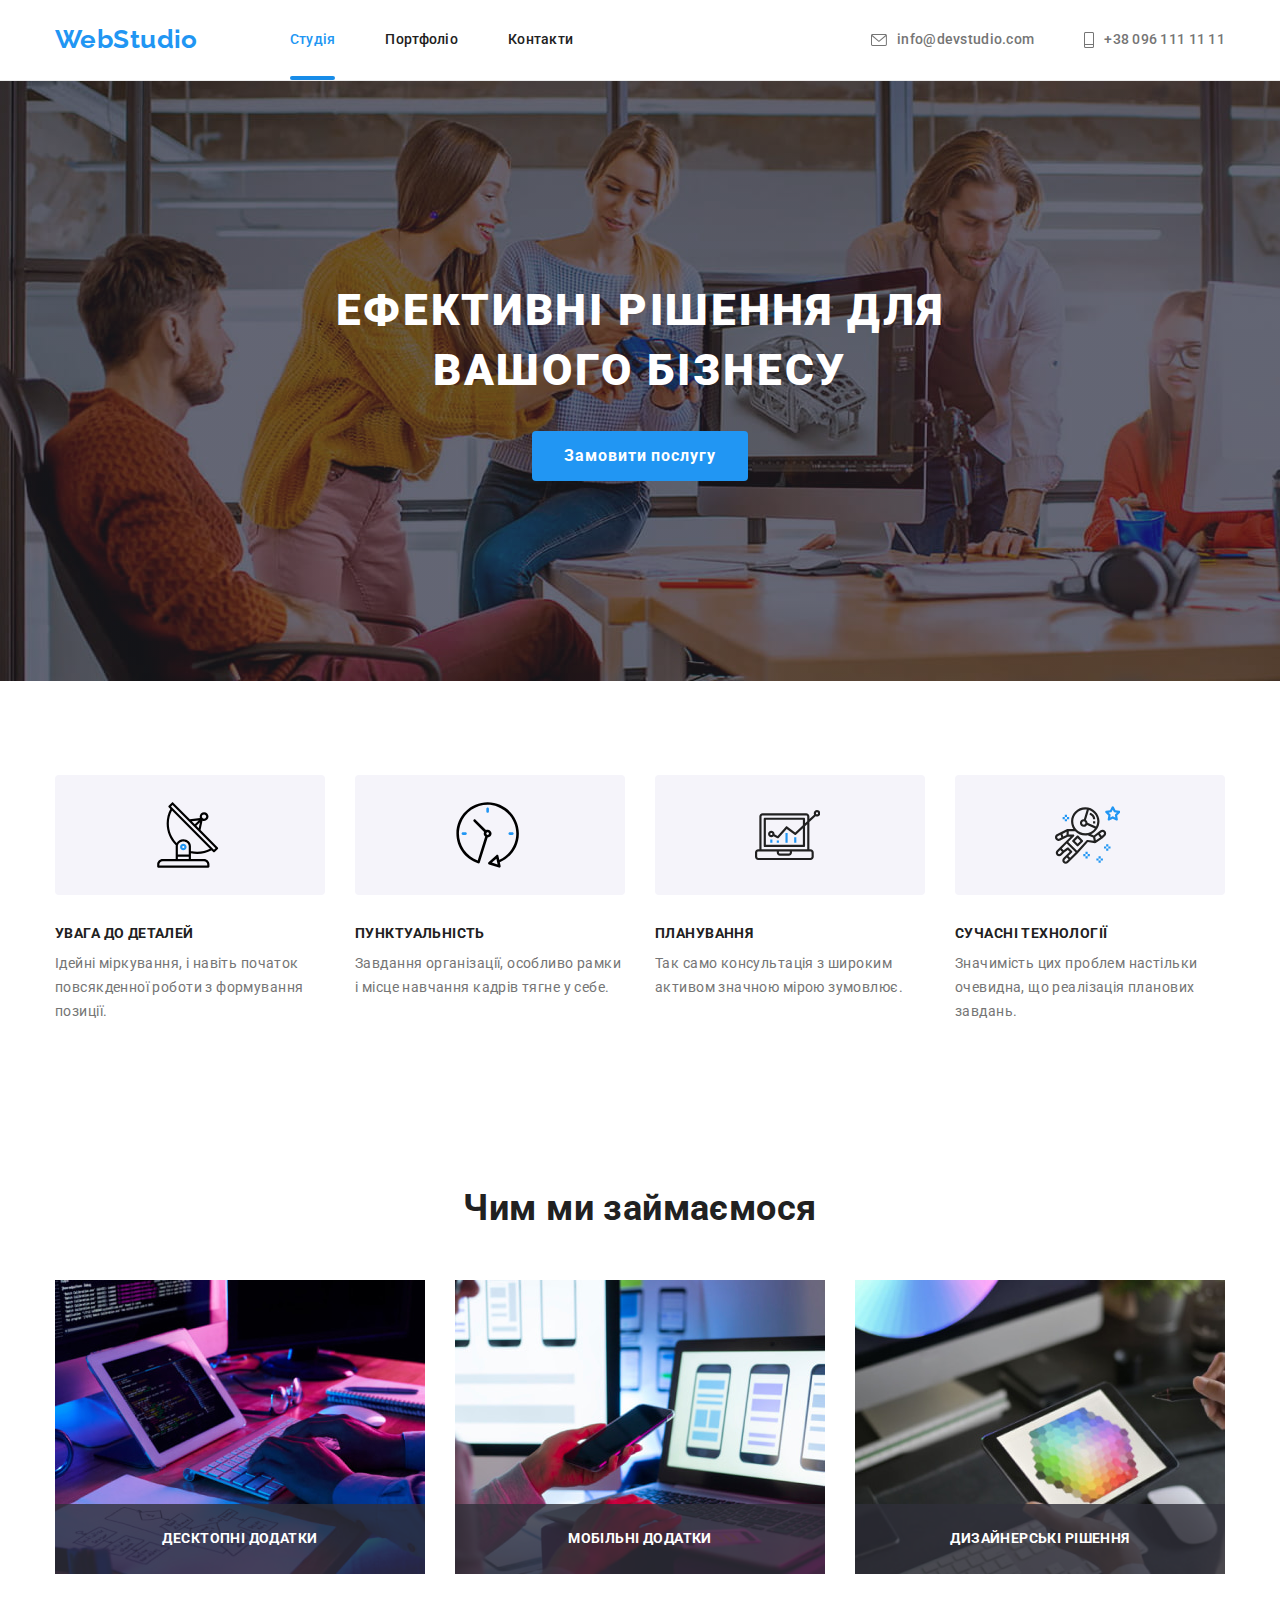
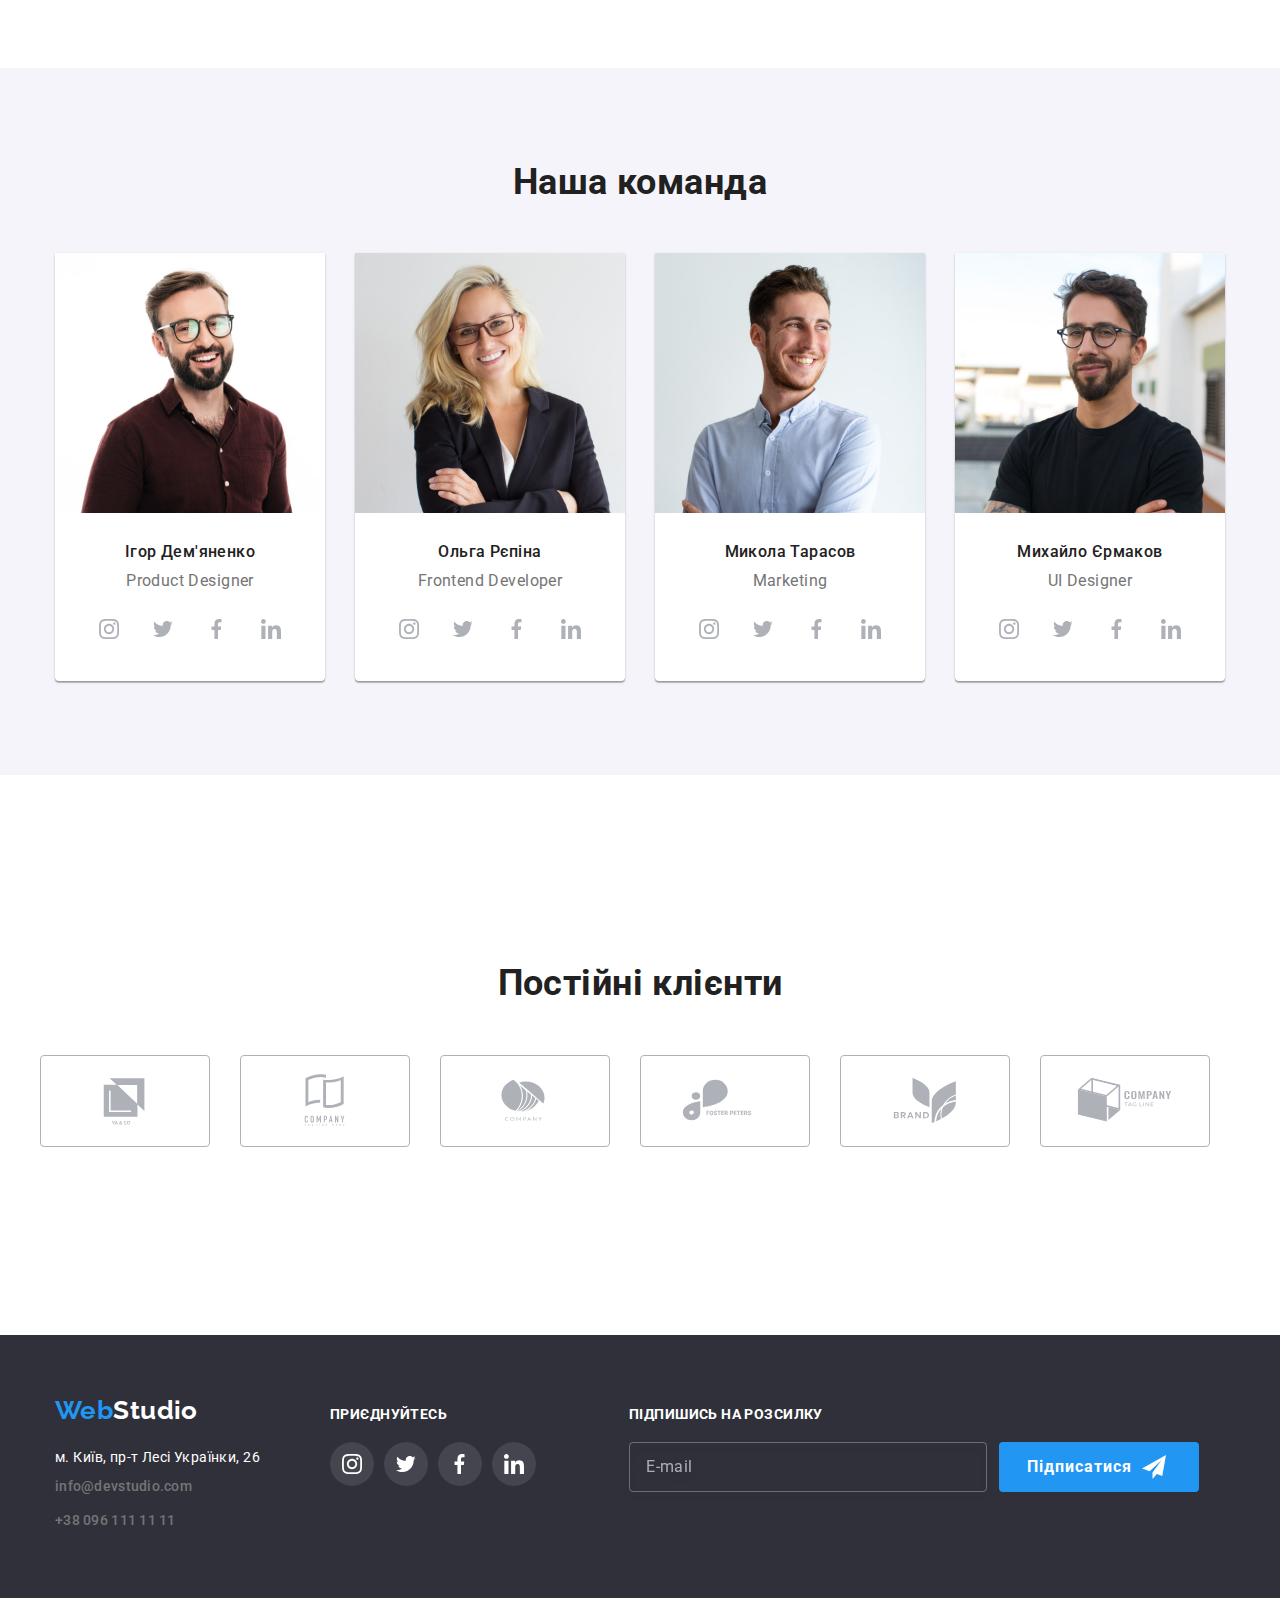
==== index.html @ 8a1f1a22 "git commit git push" ====
<!DOCTYPE html>
<html lang="uk-UA">
  <head>
    <meta charset="UTF-8" />
    <meta name="viewport" content="width=device-width, initial-scale=1.0" />
     <title>Document</title>
        <link rel="stylesheet" href="https://cdnjs.cloudflare.com/ajax/libs/modern-normalize/1.1.0/modern-normalize.min.css">
        <link rel="stylesheet" href="./style-css/style-css.css"/>
        <link rel="preconnect" href="https://fonts.googleapis.com">
        <link rel="preconnect" href="https://fonts.gstatic.com" crossorigin>
<link href="https://fonts.googleapis.com/css2?family=Raleway:wght@700&family=Roboto:wght@400;500;700;900&display=swap" rel="stylesheet">
   
  </head>
  <body>

<!--HEADER-->

    <header class="header">
      <div class="container header__container">
       <nav class="navigation">
       <a href="index.html" class="link logo">Web<span class="logo__text-black">Studio</a>

        <ul class="list navigation__list">
          <li class="navigation__item"><a href="index.html" class="link navigation__link current">Студія</a></li>
          <li class="navigation__item"><a href="./portfolio.html" class="link navigation__link">Портфоліо</a></li>
          <li class="navigation__item"> <a href="" class="link navigation__link">Контакти</a></li>
         </ul> </nav>
                
      <ul class="list contacts">
        <li class="contacts__item"><a href="mailto:info@devstudio.com" class="link contacts__link"> 
          <svg height="12" width="16" class="contacts__icon"> 
            <use href="./images/svg-img.svg#icon-mail"> </use>    
          </svg> info@devstudio.com</a></li>
        <li class="contacts__item"><a href="tel:+380961111111" class="link contacts__link"> 
          <svg height="16" width="10" class="contacts__icon"> 
          <use href="./images/svg-img.svg#icon-tel" > </use>
        </svg> +38 096 111 11 11</a></li>
      </ul>
      </div>
     </header>

    <main>
      <!--SECTION-HERO-->
      <section class="hero">
       <div class="container">
                <h1 class="hero__title">Ефективні рішення для вашого бізнесу</h1>
        <button data-modal-open type="button" class="button hero__button">Замовити послугу</button>
       </div>
       </section>
      

<!--SECTION-FEATURE-->

      <section class="section feature">
         <div class="container">
        <h2 class="feature__title-hidden">наші особливості</h2>
        <ul class="list feature__list">
          <li class="feature__item">
            <div class="feature__ikon">
            <svg Width=65.32 Height=70> 
              <use href="./images/svg-img.svg#icon-antenna"> </use> </svg></div>
            <h3 class="feature__title">увага до деталей</h3>
            <p class="feature__paragraph">
              Ідейні міркування, і навіть початок повсякденної роботи з
              формування позиції.
            </p>
          </li>
          <li class="feature__item">
              <div class="feature__ikon"> 
                <svg Width=65.32 Height=70> 
              <use href="./images/svg-img.svg#icon-clock"> </use> </svg> </div>
            <h3 class="feature__title">пунктуальність</h3>
            <p class="feature__paragraph">
              Завдання організації, особливо рамки 
              і місце навчання кадрів тягне у себе.
            </p>
          </li>
          <li class="feature__item">
              <div class="feature__ikon">
            <svg Width=65.32 Height=70> 
              <use href="./images/svg-img.svg#icon-lap-top"></use> </svg>
            </div>
            <h3 class="feature__title">планування</h3>
            <p class="feature__paragraph">
              Так само консультація з широким активом значною мірою зумовлює.
            </p>
          </li>
          <li class="feature__item">
              <div class="feature__ikon">
            <svg Width=65.32 Height=70> 
              <use href="./images/svg-img.svg#icon-astronaut" 
              > </use> </svg></div>
            <h3 class="feature__title">сучасні технології</h3>
            <p class="feature__paragraph">
              Значимість цих проблем настільки очевидна, що реалізація планових
              завдань.
            </p>
          </li>
        </ul>
        </div>
        </section>

<!--SECTION-WHAT-WE-DO-->
        
          <section class="section what-we-do">
             <div class="container"> 
             <h2 class="what-we-do__title">Чим ми займаємося</h2>
        <ul class="list what-we-do__list">
          <li>
            <div class="overlay">
               <img
              src="images/work-process-1.jpg"
              alt="Процес розробки"
              width="370"
            />
            <p class="overlay__title">десктопні додатки</p>
            </div>
          </li>
           
          <li>
            <div class="overlay">
            <img
              src="images/work-process-2.jpg"
              alt="Процес роботи з макетом мобыльного застосунку"
              width="370"/>
              <p class="overlay__title">мобільні додатки</p>
              </div>
              </li>
          <li>
             <div class="overlay">
             <img
              src="images/work-process-3.jpg"
              alt="Процес створення дизайну сайту"
              width="370"/>
              <p class="overlay__title">дизайнерські рішення</p>
              </div>
          </li>
        </ul>
        </div>
       </section>

<!--SECTION TEAM-->

      <section class="section team">
        <div class="container"> 
         <h2 class="team__title">Наша команда</h2>
        <ul class="list team__list">
          <li class="team__item">
            <img src="images/ihor.jpg" alt="Ігор Дем'яненко" width="270"/>
            <div class="team__description"><h3 class="team__name">Ігор Дем'яненко</h3>
            <p class="team__position">Product Designer</p>
        
            <ul class="list social__list">
              <li class="social__item"><a href="http://" target="_blank" rel="noopener noreferrer" class="social__link"><svg class="social__icon" height="20" width="20">
                <use href="./images/svg-img.svg#icon-instagram"></use>
              </svg></a></li>
              <li class="social__item"><a href="http://" target="_blank" rel="noopener noreferrer" class="social__link"><svg class="social__icon" height="20" width="20">
                <use href="./images/svg-img.svg#icon-twiter"></use>
              </svg></a></li>
              <li class="social__item"><a href="http://" target="_blank" rel="noopener noreferrer" class="social__link"><svg class="social__icon" height="20" width="20">
                <use href="./images/svg-img.svg#icon-facebook"></use>
              </svg></a></li>
              <li class="social__item"><a href="http://" target="_blank" rel="noopener noreferrer" class="social__link"><svg class="social__icon" height="20" width="20">
                <use href="./images/svg-img.svg#icon-linkedin"></use>
              </svg></a></li>
            </ul>
            </div>
         
          <li class="team__item">
            <img src="images/olga.jpg" alt="Ольга Рєпіна" width="270" />
            <div class="team__description"><h3 class="team__name">Ольга Рєпіна</h3>
            <p class="team__position">Frontend Developer</p>
              <ul class="list social__list">
              <li class="social__item"><a href="http://" target="_blank" rel="noopener noreferrer" class="social__link"><svg class="social__icon" height="20" width="20">
                <use href="./images/svg-img.svg#icon-instagram"></use>
              </svg></a></li>
              <li class= "social__item"><a href="http://" target="_blank" rel="noopener noreferrer" class="social__link"><svg class="social__icon" height="20" width="20">
                <use href="./images/svg-img.svg#icon-twiter"></use>
              </svg></a></li>
              <li class="social__item"><a href="http://" target="_blank" rel="noopener noreferrer" class="social__link"><svg class="social__icon" height="20" width="20">
                <use href="./images/svg-img.svg#icon-facebook"></use>
              </svg></a></li>
              <li class="social__item"><a href="http://" target="_blank" rel="noopener noreferrer" class="social__link"><svg class="social__icon" height="20" width="20">
                <use href="./images/svg-img.svg#icon-linkedin"></use>
              </svg></a></li>
            </ul>
            </div>
          </li>
          <li class="team__item">
            <img src="images/mikola.jpg" alt="Микола Тарасов" width="270" />
            <div class="team__description"><h3 class="team__name">Микола Тарасов</h3>
            <p class="team__position">Marketing</p>
              <ul class="list social__list">
              <li class="social__item"><a href="http://" target="_blank" rel="noopener noreferrer" class="social__link"><svg class="social__icon" height="20" width="20">
                <use href="./images/svg-img.svg#icon-instagram"></use>
              </svg></a></li>
              <li class="social__item"><a href="http://" target="_blank" rel="noopener noreferrer" class="social__link"><svg class="social__icon" height="20" width="20">
                <use href="./images/svg-img.svg#icon-twiter"></use>
              </svg></a></li>
              <li class="social__item"><a href="http://" target="_blank" rel="noopener noreferrer" class="social__link"><svg class="social__icon" height="20" width="20">
                <use href="./images/svg-img.svg#icon-facebook"></use>
              </svg></a></li>
              <li class="social__item"><a href="http://" target="_blank" rel="noopener noreferrer" class="social__link"><svg class="social__icon" height="20" width="20">
                <use href="./images/svg-img.svg#icon-linkedin"></use>
              </svg></a></li>
            </ul>
            </div>
          </li>
          <li class="team__item">
            <img src="images/mihailo.jpg" alt="Михайло Єрмаков" width="270" />
            <div class="team__description"><h3 class="team__name">Михайло Єрмаков</h3>
            <p class="team__position">UI Designer</p>
              <ul class="list social__list">
              <li class="social__item"><a href="http://" target="_blank" rel="noopener noreferrer" class="social__link"><svg class="social__icon" height="20" width="20">
                <use href="./images/svg-img.svg#icon-instagram"></use>
              </svg></a></li>
              <li class="social__item"><a href="http://" target="_blank" rel="noopener noreferrer" class="social__link"><svg class="social__icon" height="20" width="20">
                <use href="./images/svg-img.svg#icon-twiter"></use>
              </svg></a></li>
              <li class="social__item"><a href="http://" target="_blank" rel="noopener noreferrer" class="social__link"><svg class="social__icon" height="20" width="20">
                <use href="./images/svg-img.svg#icon-facebook"></use>
              </svg></a></li>
              <li class="social__item"><a href="http://" target="_blank" rel="noopener noreferrer" class="social__link"><svg class="social__icon" height="20" width="20">
                <use href="./images/svg-img.svg#icon-linkedin"></use>
              </svg></a></li>
            </ul>
            </div>
          </li>
        </ul>
      </div>
      </section>

    <!-------SECTION-CLIENT------->

<section class="section">
<div class="container client"> 
<h2 class="title__client">Постійні клієнти</h2>
<ul class="list client__list">
  <li class="list-item client__item">
    <a href="" class="link client__link">
      <svg class="icon__client">
        <use href="./images/svg-img.svg#icon-client-1" target="_blank" rel="noopener noreferrer" width="106" height="60"></use>
      </svg>
    </a>
  </li>
  <li class="list-item client__item">
    <a href="" class="link client__link">
      <svg class="icon__client">
        <use href="./images/svg-img.svg#icon-client-2" target="_blank" rel="noopener noreferrer" width="106" height="60"></use>
      </svg>
    </a>
  </li>
  <li class="list-item client__item">
    <a href="" class="link client__link">
      <svg class="icon__client">
        <use href="./images/svg-img.svg#icon-client-3" target="_blank" rel="noopener noreferrer" width="106" height="60"></use>
      </svg>
    </a>
  <li class="list-item client__item">
    <a href="" class="link client__link">
      <svg class="icon__client">
        <use href="./images/svg-img.svg#icon-client-4" target="_blank" rel="noopener noreferrer" width="106" height="60"></use>
      </svg>
    </a>
  </li>
  <li class="list-item client__item">
    <a href="" class="link client__link">
      <svg class="icon__client">
        <use href="./images/svg-img.svg#icon-client-5" target="_blank" rel="noopener noreferrer" width="106" height="60"></use>
      </svg>
    </a>
  </li>
  <li class="list-item client__item">
    <a href="" class="link client__link">
      <svg class="icon__client">
        <use href="./images/svg-img.svg#icon-client-6" target="_blank" rel="noopener noreferrer" width="106" height="60"></use>
      </svg>
    </a>
  </li>
</ul>
  </div>
</section>


    <!--FOOTER-->

    
      <footer class="footer">
        <div class="container">
      <div class="footer-container">
        <div>
        <a href="./index.html " class="link logo">Web<span class="logo__text-white">Studio</span></a>
        <address class="address">
         <ul class="list address__list">
          <li class="address__item">
            <a href="https://goo.gl/maps/CPtrU1FHBa2aNyZL9" target="_blank"
              rel="noopener noreferrer nofollow"
              class="link address__link-white" >м. Київ, пр-т Лесі Українки, 26</a>
          </li>
          <li class="address__item"><a href="mailto:info@devstudio.com" class="link address__link">info@devstudio.com</a></li>
          <li class="address__item"><a href="tel:+380961111111" class="link address__link">+38 096 111 11 11</a></li>
        </ul>
        </address>
        </div>
        <div class="footer__list">
        <p class="footer__list-title">приєднуйтесь</p>
          <ul class="list social__list">
              <li class="social__item"><a href="http://" target="_blank" rel="noopener noreferrer" class="social__link"><svg class="social__icon" height="20" width="20">
                <use href="./images/svg-img.svg#icon-instagram"></use>
              </svg></a></li>
              <li class="social__item"><a href="http://" target="_blank" rel="noopener noreferrer" class="social__link"><svg class="social__icon" height="20" width="20">
                <use href="./images/svg-img.svg#icon-twiter"></use>
              </svg></a></li>
              <li class="social__item"><a href="http://" target="_blank" rel="noopener noreferrer" class="social__link"><svg class="social__icon" height="20" width="20">
                <use href="./images/svg-img.svg#icon-facebook"></use>
              </svg></a></li>
              <li class="social__item"><a href="http://" target="_blank" rel="noopener noreferrer" class="social__link"><svg class="social__icon" height="20" width="20">
                <use href="./images/svg-img.svg#icon-linkedin"></use>
              </svg></a></li>
            </ul>
          </div>
          <div class="footer-form">  
            <form >
              <span class="footer-form__title">підпишись на розсилку</span>
             <label class="footer-form__label">
                
<input type="email" name="email" placeholder="E-mail" class="footer-form__input" required>
<button type="submit" class="button footer-form__button">Підписатися <svg heigt="24" width="24" class="footer__icon"> 
  <use href="./images/svg-img.svg#icon-send"></use>
</svg>
</button> 
</label>
 </form>
</div>  
</div>
    </footer>
 
<!----------BACKDROP--------->
    <div data-modal class="backdrop is-hidden">
      <div class="modal">
        <button data-modal-close type="button" class="modal-close">
          <svg class="modal-close-icon" height="18" width="18">
            <use href="./images/svg-img.svg#icon-modal"></use>
          </svg>
         </button>
<form class="form">
  <p class="form-text">Залиште свої дані, ми вам передзвонимо</p>
  <ul class="list form-list">
    <li class="form-list-item">
<label class="label"> <span class="label-name">Ім'я</span>
  <div class="input-container">
  <input type="text" name="name" class="form-input" required> <svg height="18" width="18" class="form-icon"> <use href="./images/svg-img.svg#icon-form-name"></use></svg> 
</div>
</label>
</li>
<li class="form-list-item">
<label class="label"> <span class="label-name">Телефон </span>
  <div class="input-container">
   <input type="tel" name="tel" class="form-input" required>  <svg height="18" width="18" class="form-icon"> <use href="./images/svg-img.svg#icon-form-tel"></use></svg> 
  </div>
  </label>
</li>
<li class="form-list-item">
  <label class="label"> <span class="label-name">Пошта</span>
    <div class="input-container">
    <input type="email" name="email" class="form-input"> <svg height="18" width="18" class="form-icon"> <use href="./images/svg-img.svg#icon-form-email"></use></svg> 
  </div>  
  </label>
  </li>
  </ul>
    <label class="label label-feadback"> <span class="label-name">Коментар</span>
      <textarea  name="feadback" id="" cols="30" rows="10" class="feadback form-input" placeholder="Введіть текст"></textarea>
    </label>
    <div class="agreement-container">
    <label class="agreement"> 
    <input type="checkbox" name="agreement" value="agree" class="checkbox"> 
    <span class="agreement-checkbox"></span> 
    <span class="agreement-text"> Погоджуюся з розсилкою та приймаю <a href="" class="agreement-link">Умови договору</a> </span>
  </label>
</div>
     <button type="submit" class="button hero__button"> Відправити</button>
       
</form>
    </div>
    </div>
    <script src="./js/modal.js"></script>
  </body>
</html>
---- style-css/style-css.css ----
:root {
  --main-text-color: #757575;
  --main-title-color: #212121;
  --accent-color: #2196f3;
  --dark-background-color: #2f303a;
  --main-background-color: #ffffff;
  --feature-background-color: #f5f5f5;
  --dark-text-color: #000000;
  --white-text-color:#ffffff;
  --portfolio-buttons-color: #f5f4fa;
  --active-main-color: #188ce8;
  --img-border-color: #eeeeee;
  --header-line-color: #ececec;
  --hover-animation:cubic-bezier(0.4, 0, 0.2, 1);
  
}

html {
  box-sizing: border-box;
}

*,
*::before,
*::after {
  box-sizing: inherit;
}

body {
  font-family: "Roboto", sans-serif;
  letter-spacing: 0.03em;
  background-color: var(--main-background-color);
  color: var(--main-text-color);
  font-size: 14px;
  margin: 0;
}

p,
h1,
h2,
h3,
h4,
h5,
h6 {
  margin: 0;
}

address {
  font-style: normal;
  padding: 0;
  margin: 0;
}

img {
  display: block;
  max-width: 100%;
  height: auto;
}

.link {
  text-decoration: none;
}

.list {
  list-style: none;
  padding: 0;
  margin: 0;
}

.button {
  border: none;
  margin: 0;
  cursor: pointer;
  border-radius: 4px;
  display: block;
  font-family: "Roboto", sans-serif;
  font-weight: 700;
  font-size: 16px;
  align-items: center;
  letter-spacing: 0.06em;
  line-height: 1.87;
  transition: transform;
  transition-property: all;
  transition-duration: 250ms;
  transition-timing-function: var(--hover-animation);

}

.container {
  width: 1200px;
  margin: 0 auto;
  padding: 0 15px;
}
.section {
  padding-top: 94px;
  padding-bottom: 94px;
}

/*------------HEADER--------------*/
.header {
  border-width: 0 0 1px 0;
  border-color: var(--header-line-color);
  border-style: solid;
}

.header .logo {
  padding-top: 24px;
  padding-bottom: 24px;
  margin-right: 92px;
}

.logo {
  font-family: "Raleway", sans-serif;
  font-style: normal;
  font-weight: 700;
  font-size: 26px;
  line-height: 1.19;
  display: inline-block;
  color: var(--accent-color);
}

.header-logo {
  color: var(--dark-text-color);
}

.header__container,
.navigation,
.navigation__list
 {
  display: flex;
}

.navigation__list .navigation__item:last-child {
  margin-right: 0;
}

.navigation__item {
  margin-right: 50px;
}

.navigation__link {
  position: relative;
  font-family: "Roboto", sans-serif;
  font-weight: 500;
  line-height: 1.14;
  letter-spacing: 0.02em;
  color: var(--main-title-color);
  display: block;
  padding-top: 32px;
  padding-bottom: 32px;
  transition-property: color;
  transition-duration: 250ms;
  transition-timing-function: var(--hover-animation);
}

.navigation__link:hover,
.navigation__link:focus {
  color: var(--accent-color);
}

.current {
  color: var(--accent-color);
  position: relative;
}

.current::before {
  content: "";
  position: absolute;
  width: 100%;
  height: 4px;
  background-color: var(--active-main-color);
  border-radius: 2px;
  bottom: 0;
}

.contacts__link {
  display: flex;
  align-items: center;
  font-family: "Roboto";
  font-style: normal;
  font-weight: 500;
  line-height: 1.14;
  letter-spacing: 0.02em;
  color: var(--main-text-color);
  padding-top: 32px;
  padding-bottom: 32px;
  transition-property: color;
  transition-duration: 250ms;
  transition-timing-function: var(--hover-animation);
}

.contacts__link:hover,
.contacts__link:focus {
  color: var(--accent-color);
}

.contacts {
  display: flex;
  margin-left: auto;
}

.contacts__item:first-child {
  margin-right: 50px;
}

.contacts__icon {
  margin-right: 10px;
  fill: currentColor;
}

.contacts__link:hover .contacts__icon,
.contacts__link:focus .contacts__icon {
  fill: var(--accent-color);
}

/*----------------HERO-------------------*/

.hero {
  text-align: center;
  padding-top: 200px;
  padding-bottom: 200px;
  background: var(--dark-background-color);
  background-image: linear-gradient(
    rgba(47, 48, 58, 0.4),
    rgba(47, 48, 58, 0.4)
  ),
  url(../images/background-img.jpg);
max-width: 1600px;
height: 600px;
background-repeat: no-repeat;
background-size: cover;
margin-left: auto;
margin-right: auto;
}

.hero__title {
  font-family: "Roboto";
  font-weight: 900;
  font-size: 44px;
  text-transform: uppercase;
  margin: 0 auto;
  line-height: 1.36;
  letter-spacing: 0.06em;
  width: 696px;
  color: var(--white-text-color);
}

.hero__button {
  margin: 0 auto;
  padding: 10px 32px;
  min-width: 213px;
  margin-top: 30px;
  background-color: var(--accent-color);
  color: var(--white-text-color);
}

.hero__button:hover,
.hero__button:focus {
  box-shadow: 0px 4px 4px rgba(0, 0, 0, 0.15);
  background-color: var(--active-main-color);
}




/*----------SECTION-FEATURE---------*/

.feature__title-hidden {
  position: absolute;
  white-space: nowrap;
  width: 1px;
  height: 1px;
  overflow: hidden;
  border: 0;
  padding: 0;
  clip: rect(0 0 0 0);
  clip-path: inset(50%);
  margin: -1px;}

.feature__title {
  display: inline-block;
  font-weight: 700;
  line-height: 1.14;
  text-transform: uppercase;
  color: var(--main-title-color);
  font-size: 14px;
  margin-top: 0;
  margin-bottom: 10px;
}

.feature__list {
  display: flex;
}

.feature__list > li:not(:last-child) {
  margin-right: 30px;
}

.feature__ikon {
  padding: 25px 100px;
  width: 270px;
  height: 120px;
  background: #f5f4fa;
  border-radius: 4px;
  margin-bottom: 30px;
}

.feature__paragraph {
  line-height: 1.71;
  margin-top: 0;
  margin-bottom: 0;
  width: 270px;
  height: 48px;
}

.feature__paragraph:nth-child(3n + 1) {
  height: 72px;
}

/*------------SECTION-WHAT-WE-DO------------*/

.section-what_we_do {
  padding-top: 0;
}

.what-we-do__title {
  text-align: center;
  font-weight: 700;
  font-size: 36px;
  line-height: 1.16;
  color: var(--main-title-color);
  margin-bottom: 50px;
}

.what-we-do__list {
  display: flex;
  gap: 30px;
}

.overlay{
  position: relative;
  }

.overlay__title {
  position: absolute;
  display: flex;
  justify-content: center;
  align-items: center;
  bottom: 0;
  width: 100%;
  height: 70px;
  text-transform: uppercase;
  font-weight: 700;
  line-height: 1.14;
  letter-spacing: 0.03em;
  color: var(--white-text-color);
  background-color: rgba(47, 48, 58, 0.8);
  
}

/*------------SECTION-TEAM------------*/

.team {
  background: #f5f4fa;
  padding-top: 94px;
  padding-bottom: 94px;
}

.team__title {
  font-weight: 700;
  font-size: 36px;
  line-height: 1.16;
  text-align: center;
  color: var(--main-title-color);
  margin-top: 0;
  margin-bottom: 50px;
}

.team__list {
  display: flex;
  text-align: center;
  gap: 30px;
}

.team__item {
  box-shadow: 0px 1px 3px rgba(0, 0, 0, 0.12), 0px 1px 1px rgba(0, 0, 0, 0.14),
    0px 2px 1px rgba(0, 0, 0, 0.2);
  border-radius: 0px 0px 4px 4px;
  background-color: var(--main-background-color);
}

.team__name {
  font-weight: 500;
  font-size: 16px;
  line-height: 1.18;
  margin-bottom: 10px;
  color: var(--main-title-color);
}
.team__position {
  font-size: 16px;
  line-height: 1.18;
  margin-bottom: 16px;
}

.team__description {
  padding-top: 30px;
  padding-bottom: 30px;
}


.social__list {
  display: flex;
  justify-content: center;
  gap: 10px;
}

.social__item {
  height: 44px;
  width: 44px;
}

.social__link {
  display: flex;
  align-items: center;
  justify-content: center;
  height: 100%;
  width: 100%;
  border-radius: 50%;
  color: #afb1b8;
  transition-property: background-color, color;
  transition-duration: 250ms;
  transition-timing-function: var(--hover-animation);
}

.social__link:hover,
.social__link:focus {
  background-color: var(--active-main-color);
  color: var(--white-text-color);
}

.social__icon {
  fill: currentColor;
}

/*-----------SECTION-CLIENT-----*/

.client {
  padding: 94px 0;
}

.client__list {
  display: flex;
}

.client__item {
  display: flex;
  margin-right: 30px;
}

.client__link:hover,
.client__link:focus {
  color: var(--active-main-color);
}

.icon__client {
  fill: currentColor;
  width: 106px;
  height: 60px;
}

.client__link {
  display: flex;
  align-items: center;
  justify-content: center;
  width: 170px;
  height: 92px;
  border: 1px solid currentColor;
  border-radius: 4px;
  color: #afb1b8;
  transition-property: color;
  transition-duration: 250ms;
  transition-timing-function: var(--hover-animation);
}

.client__item:last-child {
  margin-right: 0;
}

.title__client {
  font-weight: 700;
  font-size: 36px;
  line-height: 1.16;
  text-align: center;
  color: var(--main-title-color);
  margin-bottom: 50px;
}

/*--------------FOOTER---------*/

.footer {
  display: flex;
  width: 100%;
  padding: 60px 0;
  background-color: var(--dark-background-color);
}

.address__list .address__link {
  padding-top: 0;
  padding-bottom: 9px;
}

.address__link-white {
  line-height: 1.71;
  color: var(--white-text-color);
  transition-property: color;
  transition-duration: 250ms;
  transition-timing-function: var(--hover-animation);
}


.address__link {
  display: flex;
  align-items: center;
  font-family: "Roboto";
  font-style: normal;
  font-weight: 500;
  line-height: 1.14;
  letter-spacing: 0.02em;
  color: var(--main-text-color);
  padding-top: 32px;
  padding-bottom: 32px;
  transition-property: color;
  transition-duration: 250ms;
  transition-timing-function: var(--hover-animation);
}



.address__link:hover,
.address__link:active {
  color: var(--accent-color);
}

.footer .logo {
  margin-bottom: 20px;
}

.logo__text-white {
  color: var(--white-text-color);
}

.address__item:not(:first-child) {
  margin-top: 9px;
}


.footer-container {
  display: flex;
  align-items: baseline;
}

.footer__list-title {
  font-weight: 700;
  font-size: 14px;
  line-height: 16px;
  letter-spacing: 0.03em;
  text-transform: uppercase;
  color: var(--white-text-color);
  margin-bottom: 20px;
}

.footer__list {
  margin-left: 70px;
}

.footer__list .social__link {
  background-color: rgba(255, 255, 255, 0.1);
}

.footer__list .social__link:hover,
.footer__list .social__link:focus {
  background-color: var(--active-main-color);
}

.footer__list .social__icon {
  fill: var(--white-text-color);
}

.footer-form{
display: flex;
margin-left: 93px;
}

.footer-form__label{
display: flex;
}

.footer-form__title{
  display: block;
  font-weight: 700;
  font-size: 14px;
  line-height: 1.16;
  letter-spacing: 0.03em;
  text-transform: uppercase;
  color: var(--white-text-color);
  margin-bottom: 20px;
}

.footer-form__input{
min-width: 358px;
color: var(--white-text-color);
height: 50px;
border: 1px solid rgba(255, 255, 255, 0.3);
filter: drop-shadow(0px 4px 4px rgba(0, 0, 0, 0.15));
border-radius: 4px;
background-color: transparent;
padding-top: 15px;
padding-bottom: 15px;
padding-left: 16px;
}

.footer-form__input:hover,
.footer-form__input:focus{
  border-color: var(--active-main-color);
}


.footer-form__input::placeholder{
  font-size: 16px;
  line-height: 1.25;
  letter-spacing: 0.03em;
  color: rgba(255, 255, 255, 0.6);
}

.footer-form__button{
display: flex;
border: 2px linear transparent;
padding: 10px 28px;
min-width: 200px;
height: 50px;
margin-left: 12px;
background-color: var(--accent-color);
color: var(--white-text-color);
}

.footer_form-button:focus,
.footer_form-button:hover{
  background-color: var(--active-main-color);
  box-shadow: 0px 4px 4px rgba(0, 0, 0, 0.15);
 }

.footer__icon{
margin-left: 10px;
}

/*--------------PORTFOLIO------------*/

.portfolio-section {
  background: var(--main-background-color);
}

.portfolio-buttons {
  display: block;
  background-color: var(--portfolio-buttons-color);
  color: var(--main-title-color);
  border-radius: 4px;
  font-style: inherit;
  font-family: inherit;
  font-weight: 500;
  font-size: 16px;
  line-height: 1.62;
  letter-spacing: inherit;
  cursor: pointer;
  padding: 6px 22px;
  transition: transform;
  transition-property: background-color, color, box-shadow;
  transition-duration: 250ms;
  transition-timing-function: var(--hover-animation);
}

.buttons-list {
  display: flex;
  justify-content: center;
  gap: 8px;
}

.portfolio-buttons:hover,
.portfolio-buttons:focus {
  background-color: var(--accent-color);
  color: var(--white-text-color);
  box-shadow: 0px 3px 1px rgba(0, 0, 0, 0.1), 0px 1px 2px rgba(0, 0, 0, 0.08),
    0px 2px 2px rgba(0, 0, 0, 0.12);
}

.img-list {
  margin-top: 56px;
}

.img-list-item {
  flex-basis: calc((100% - 60px) / 3);
}

.img-list {
  display: flex;
  gap: 30px;
  flex-wrap: wrap;
}

.project-link {
  display: block;
  transition-property: box-shadow;
  transition-duration: 250ms;
  transition-timing-function: var(--hover-animation);
  transition-delay: 0;
}

.project-link:hover,
.project-link:focus {
  box-shadow: 0px 1px 1px rgba(0, 0, 0, 0.12), 0px 4px 4px rgba(0, 0, 0, 0.06),
    1px 4px 6px rgba(0, 0, 0, 0.16);
}

.project-title {
  font-weight: 700;
  font-size: 18px;
  line-height: 2;
  letter-spacing: 0.06em;
  color: var(--main-title-color);
  margin-bottom: 4px;
}

.project-type {
  font-size: 16px;
  line-height: 1.88;
  color: var(--main-text-color);
}

.project-description {
  padding: 20px 24px;
  border: 1px solid var(--img-border-color);
}

.portfolio-overlay {
  position: relative;
  overflow: hidden;
}

.img-list-item:hover .description-overlay{
 transform: translateY(0%); 
}

.description-overlay {
  position: absolute;
  height: 100%;
  top: 0;
  padding: 40px;
  font-size: 18px;
  line-height: 1.56;
  letter-spacing: 0.03em;
  color: #ffffff;
  background-color: rgba(33, 150, 243, 0.9);
  transform: translateY(100%);
  transition: transform;
  transition-duration: 250ms;
  transition-timing-function: var(--hover-animation);
  transition-delay: 0;
  }

  .backdrop{
  width: 100%;
  height: 100%;
  background-color: rgba(0, 0, 0, 0.2);
  position: fixed;
  bottom: 0;
  transition: opacity 250ms var(--hover-animation), visibility 250ms cubic-bezier(0.4, 0, 0.2, 1);
  }

  
  .modal-close{
    position: absolute;
    width: 30px;
    height: 30px;
    right: 8px;
    top: 8px;
    display: flex;
    justify-content: center;
    align-items: center;
    background: var(--main-background-color);
    border-radius: 50%;
    border: 1px solid rgba(0, 0, 0, 0.1);
     cursor: pointer;
  }
 
  .modal-close-icon{
    fill: #000000;
    transition: transform;
    transition-property: fill;
    transition-duration: 250ms;
    transition-timing-function: var(--hover-animation);
  }

  .modal{
    position: absolute;
    width: 528px;
    height: 581px;
    left: 50%;
    top: 50%;
    padding: 40px;
    transform: translate(-50%, -50%) scaleY(1);
    background: var(--main-background-color);
    box-shadow: 0px 1px 3px rgba(0, 0, 0, 0.12), 0px 1px 1px rgba(0, 0, 0, 0.14), 0px 2px 1px rgba(0, 0, 0, 0.2);
    border-radius: 4px;
    transition: transform 250ms var(--hover-animation);
  }

.is-hidden {
opacity: 0;
visibility: hidden;
pointer-events: none;
}

.backdrop.is-hidden .modal {
transform: translate(-50%, -50%) scaleY(0);
}

.form-text{
display: flex;
justify-content: center;
margin-bottom: 12px;
font-weight: 700;
font-size: 20px;
line-height: 1.15;
letter-spacing: 0.03em;
color:  var( --main-title-color);
}

.label{
display: flex;
flex-direction: column;
font-size: 12px;
line-height: 1.16;
letter-spacing: 0.01em;
color: var(--main-text-color);
}

.label-name{
  display: block;
margin-bottom: 4px;
}

.form-input{
position: relative;
width: 100%;
height: 40px;
padding-left: 42px;
border: 1px solid rgba(33, 33, 33, 0.2);
border-radius: 4px;
outline: transparent;
transition: transform;
transition-property: border;
transition-duration: 250ms;
transition-timing-function: var(--hover-animation);}
.label-feadback{
margin-bottom: 20px;
}

.form-list,
.form-list-item{
  margin-bottom: 10px;
}

.form-input:hover,
.form-input:focus,
.form-input:hover ~.form-icon,
.form-input:focus ~.form-icon,
.form-icon:hover,
.form-icon:focus{
cursor: pointer;
border-color: var(--active-main-color);
fill: var(--active-main-color);
}

.modal-close:hover .modal-close-icon,
.modal-close:focus .modal-close-icon{
  fill: var(--active-main-color);
}


.feadback{
  resize: none;
  border: 1px solid rgba(33, 33, 33, 0.2);
  border-radius: 4px;
  padding: 12px 16px;
  width:100%;
  height: 120px;
}

.feadback::placeholder{
  font-size: 12px;
  line-height: 1.16;
  letter-spacing: 0.01em;
  color: rgba(117, 117, 117, 0.5);
}


.feadback:hover,
.feadback:focus{
  cursor: pointer;
  border-color: var(--active-main-color);
}

.agreement{
display: flex;
align-items: center;
margin-left: 9px;
}

.agreement-checkbox{
  display:inline-block;
  position: absolute;
  border: 2px solid var(--main-title-color);
  background-color: transparent;
  width: 16px;
  height: 15px;
  border-radius: 2px;
  background-repeat: no-repeat;
  background-size: cover;
  transition: transform 250ms var(--hover-animation);
  }
  
  .checkbox:checked + .agreement-checkbox{
  border-color: var(--active-main-color);
  background-color: var(--active-main-color);
  background-image: url('../images/icon-checkbox-agree.svg');
  }
  

.agreement-link{
color: var(--accent-color);
text-decoration: underline;
}

.input-container{
position: relative;
}

.form-icon{
position: absolute;
top: 50%;
transform: translateY(-50%);
left: 12px;
transition: transform;
transition-property: fill;
transition-duration: 250ms;
transition-timing-function: var(--hover-animation);}

.checkbox{
appearance: none;
}

.agreement-text{
  margin-left: 24px;
  }
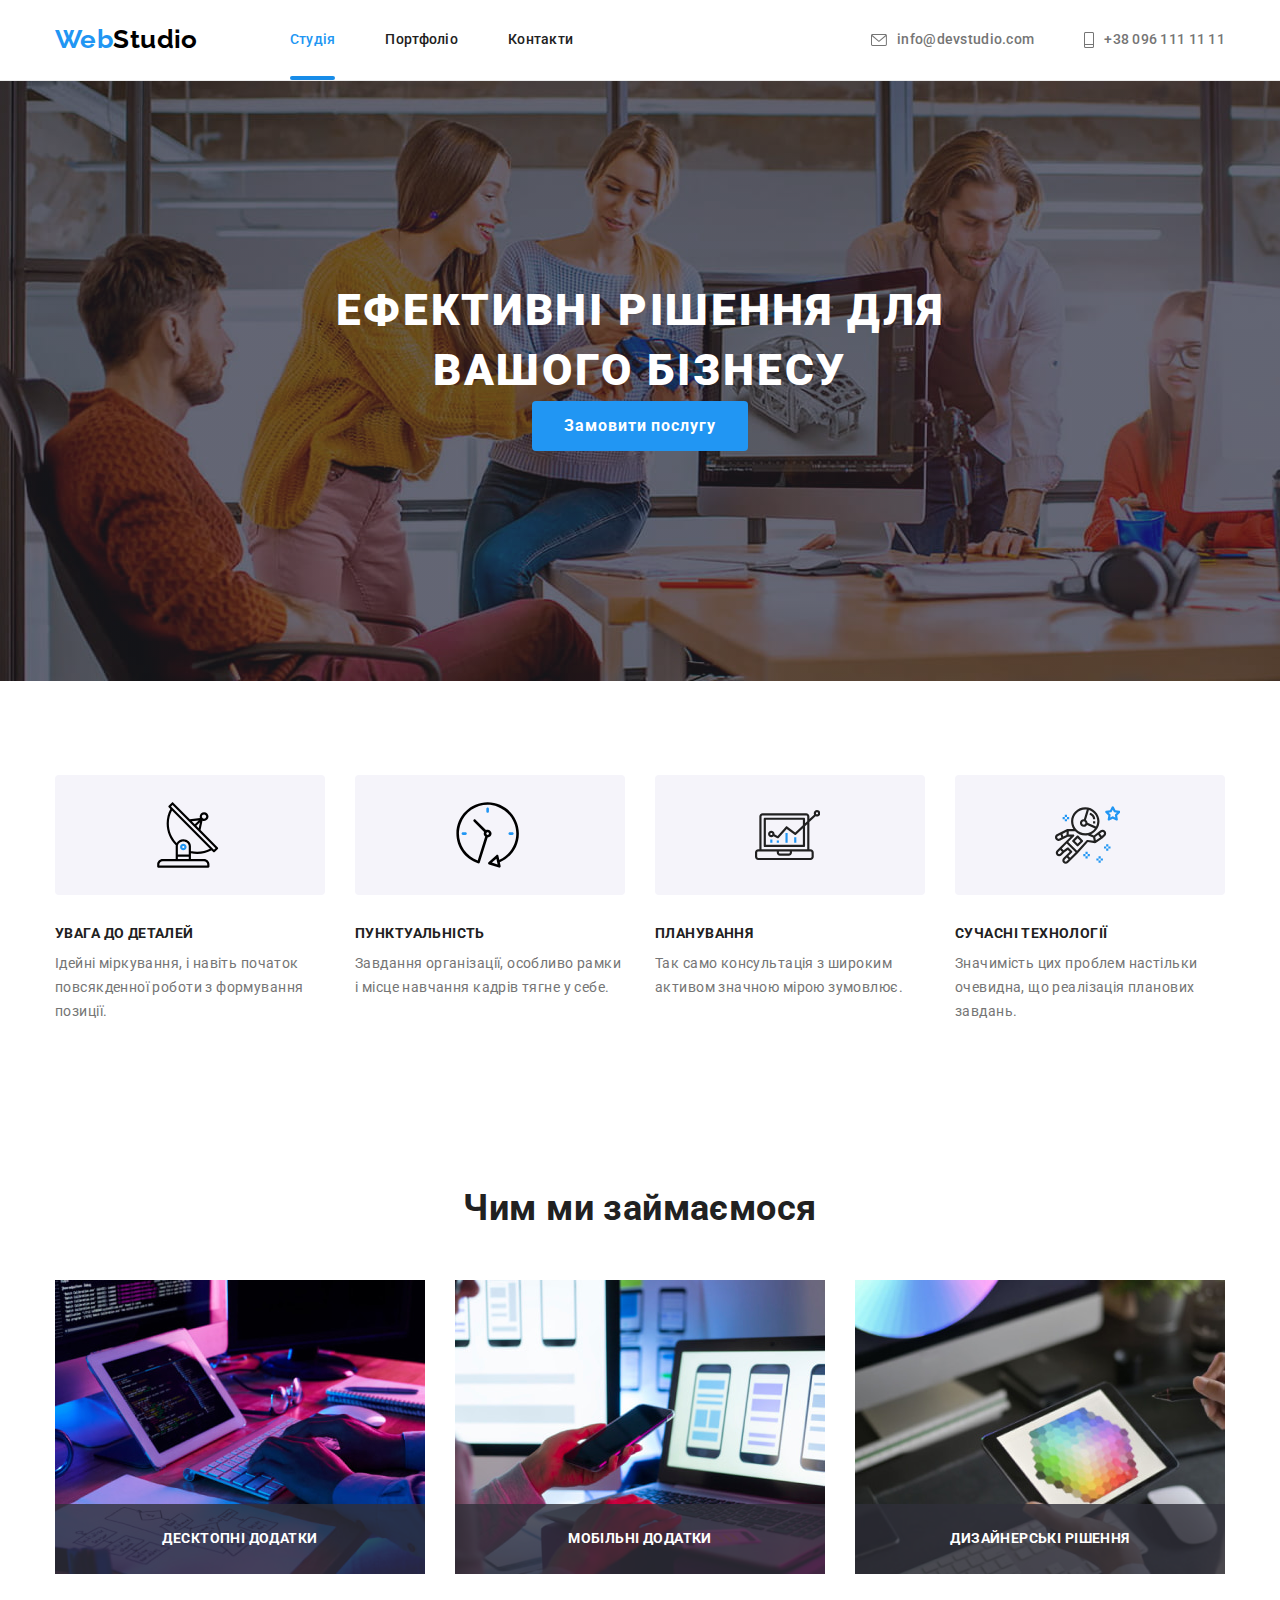
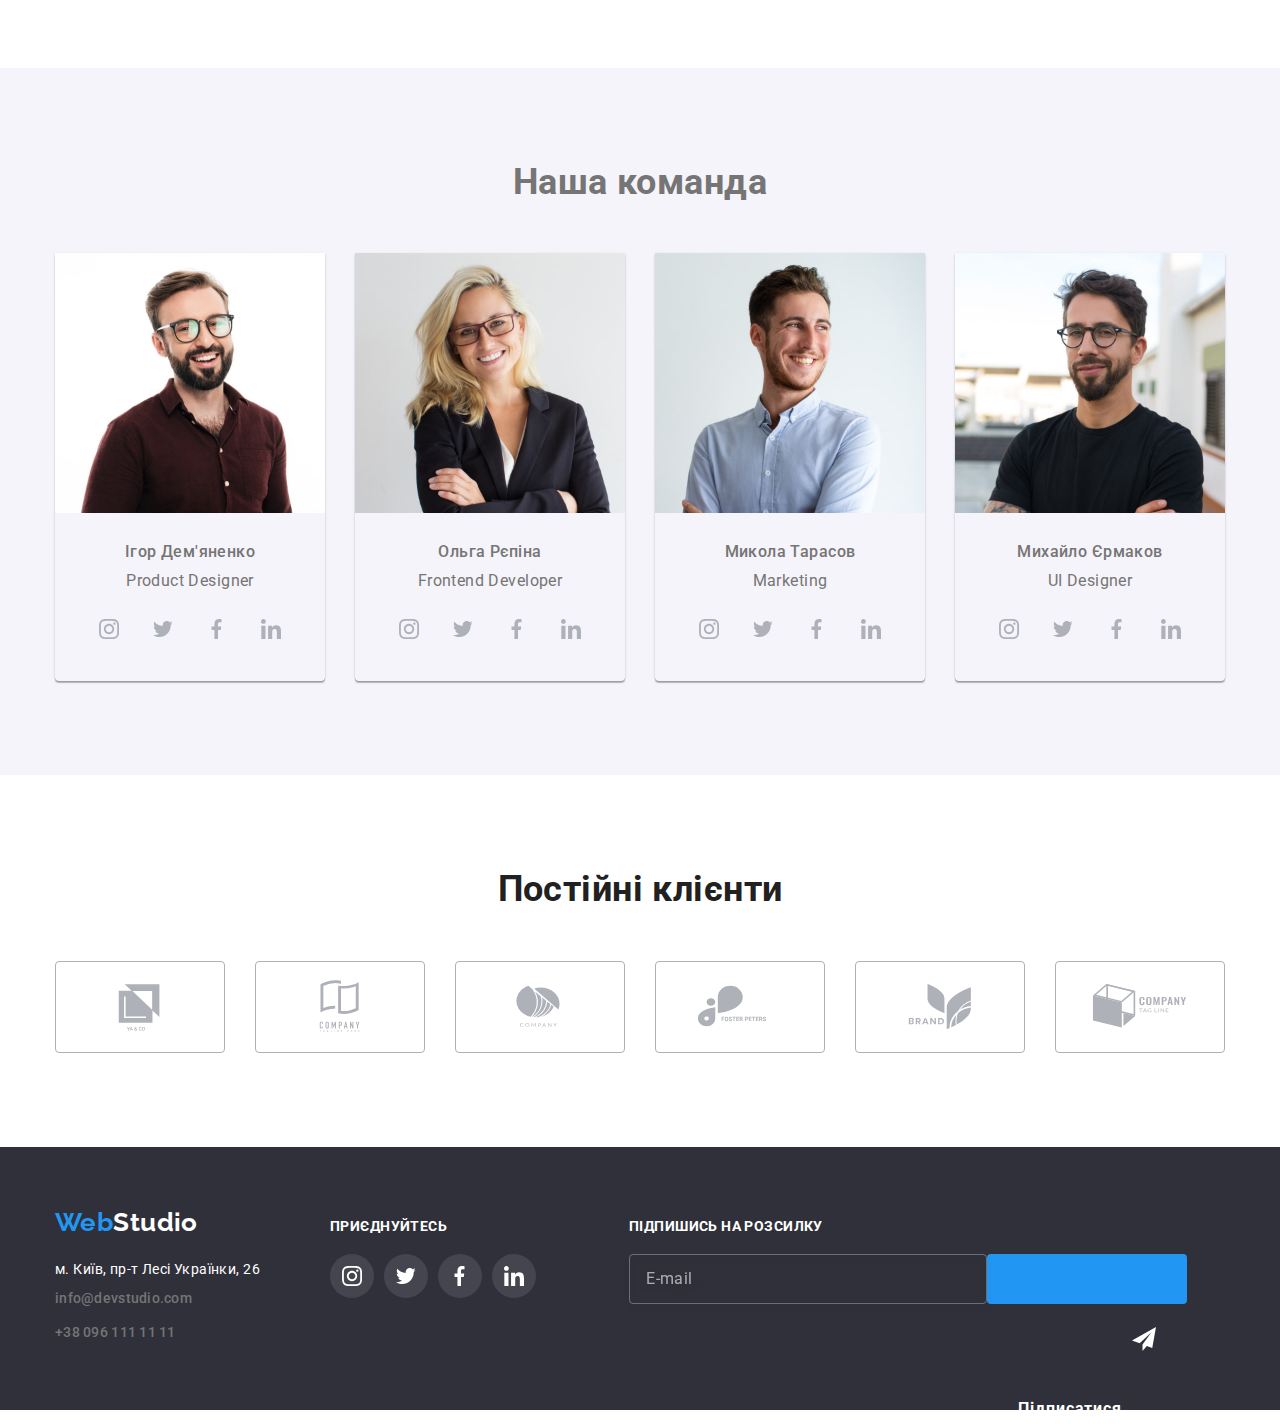
==== commit 2cae55ac: "git_commit git_push" ====
--- a/index.html
+++ b/index.html
@@ -5,7 +5,8 @@
     <meta name="viewport" content="width=device-width, initial-scale=1.0" />
      <title>Document</title>
         <link rel="stylesheet" href="https://cdnjs.cloudflare.com/ajax/libs/modern-normalize/1.1.0/modern-normalize.min.css">
-        <link rel="stylesheet" href="./style-css/style-css.css"/>
+        <!--<link rel="stylesheet" href="./style-css/style-css.css"/>-->
+        <link rel="stylesheet" href="./css/main.css"/>
         <link rel="preconnect" href="https://fonts.googleapis.com">
         <link rel="preconnect" href="https://fonts.gstatic.com" crossorigin>
 <link href="https://fonts.googleapis.com/css2?family=Raleway:wght@700&family=Roboto:wght@400;500;700;900&display=swap" rel="stylesheet">
@@ -18,7 +19,7 @@
     <header class="header">
       <div class="container header__container">
        <nav class="navigation">
-       <a href="index.html" class="link logo">Web<span class="logo__text-black">Studio</a>
+       <a href="index.html" class="link logo">Web<span class="logo__text--black">Studio</a>
 
         <ul class="list navigation__list">
           <li class="navigation__item"><a href="index.html" class="link navigation__link current">Студія</a></li>
@@ -26,7 +27,7 @@
           <li class="navigation__item"> <a href="" class="link navigation__link">Контакти</a></li>
          </ul> </nav>
                 
-      <ul class="list contacts">
+      <ul class="contacts">
         <li class="contacts__item"><a href="mailto:info@devstudio.com" class="link contacts__link"> 
           <svg height="12" width="16" class="contacts__icon"> 
             <use href="./images/svg-img.svg#icon-mail"> </use>    
@@ -53,8 +54,8 @@
 
       <section class="section feature">
          <div class="container">
-        <h2 class="feature__title-hidden">наші особливості</h2>
-        <ul class="list feature__list">
+        <h2 class="feature__title--hidden">наші особливості</h2>
+        <ul class="feature__list">
           <li class="feature__item">
             <div class="feature__ikon">
             <svg Width=65.32 Height=70> 
@@ -105,7 +106,7 @@
           <section class="section what-we-do">
              <div class="container"> 
              <h2 class="what-we-do__title">Чим ми займаємося</h2>
-        <ul class="list what-we-do__list">
+        <ul class="what-we-do__list">
           <li>
             <div class="overlay">
                <img
@@ -144,13 +145,13 @@
       <section class="section team">
         <div class="container"> 
          <h2 class="team__title">Наша команда</h2>
-        <ul class="list team__list">
+        <ul class="team__list">
           <li class="team__item">
             <img src="images/ihor.jpg" alt="Ігор Дем'яненко" width="270"/>
             <div class="team__description"><h3 class="team__name">Ігор Дем'яненко</h3>
             <p class="team__position">Product Designer</p>
         
-            <ul class="list social__list">
+            <ul class="social__list">
               <li class="social__item"><a href="http://" target="_blank" rel="noopener noreferrer" class="social__link"><svg class="social__icon" height="20" width="20">
                 <use href="./images/svg-img.svg#icon-instagram"></use>
               </svg></a></li>
@@ -170,7 +171,7 @@
             <img src="images/olga.jpg" alt="Ольга Рєпіна" width="270" />
             <div class="team__description"><h3 class="team__name">Ольга Рєпіна</h3>
             <p class="team__position">Frontend Developer</p>
-              <ul class="list social__list">
+              <ul class="social__list">
               <li class="social__item"><a href="http://" target="_blank" rel="noopener noreferrer" class="social__link"><svg class="social__icon" height="20" width="20">
                 <use href="./images/svg-img.svg#icon-instagram"></use>
               </svg></a></li>
@@ -190,7 +191,7 @@
             <img src="images/mikola.jpg" alt="Микола Тарасов" width="270" />
             <div class="team__description"><h3 class="team__name">Микола Тарасов</h3>
             <p class="team__position">Marketing</p>
-              <ul class="list social__list">
+              <ul class="social__list">
               <li class="social__item"><a href="http://" target="_blank" rel="noopener noreferrer" class="social__link"><svg class="social__icon" height="20" width="20">
                 <use href="./images/svg-img.svg#icon-instagram"></use>
               </svg></a></li>
@@ -210,7 +211,7 @@
             <img src="images/mihailo.jpg" alt="Михайло Єрмаков" width="270" />
             <div class="team__description"><h3 class="team__name">Михайло Єрмаков</h3>
             <p class="team__position">UI Designer</p>
-              <ul class="list social__list">
+              <ul class="social__list">
               <li class="social__item"><a href="http://" target="_blank" rel="noopener noreferrer" class="social__link"><svg class="social__icon" height="20" width="20">
                 <use href="./images/svg-img.svg#icon-instagram"></use>
               </svg></a></li>
@@ -232,47 +233,47 @@
 
     <!-------SECTION-CLIENT------->
 
-<section class="section">
-<div class="container client"> 
-<h2 class="title__client">Постійні клієнти</h2>
-<ul class="list client__list">
-  <li class="list-item client__item">
-    <a href="" class="link client__link">
-      <svg class="icon__client">
+<section class="section client">
+<div class="container"> 
+<h2 class="client__title">Постійні клієнти</h2>
+<ul class="client__list">
+  <li class="list-item client__item">
+    <a href="" class="client__link">
+      <svg class="client__icon">
         <use href="./images/svg-img.svg#icon-client-1" target="_blank" rel="noopener noreferrer" width="106" height="60"></use>
       </svg>
     </a>
   </li>
   <li class="list-item client__item">
-    <a href="" class="link client__link">
-      <svg class="icon__client">
+    <a href="" class="client__link">
+      <svg class="client__icon">
         <use href="./images/svg-img.svg#icon-client-2" target="_blank" rel="noopener noreferrer" width="106" height="60"></use>
       </svg>
     </a>
   </li>
   <li class="list-item client__item">
-    <a href="" class="link client__link">
-      <svg class="icon__client">
+    <a href="" class="client__link">
+      <svg class="client__icon">
         <use href="./images/svg-img.svg#icon-client-3" target="_blank" rel="noopener noreferrer" width="106" height="60"></use>
       </svg>
     </a>
   <li class="list-item client__item">
-    <a href="" class="link client__link">
-      <svg class="icon__client">
+    <a href="" class="client__link">
+      <svg class="client__icon">
         <use href="./images/svg-img.svg#icon-client-4" target="_blank" rel="noopener noreferrer" width="106" height="60"></use>
       </svg>
     </a>
   </li>
   <li class="list-item client__item">
-    <a href="" class="link client__link">
-      <svg class="icon__client">
+    <a href="" class="client__link">
+      <svg class="client__icon">
         <use href="./images/svg-img.svg#icon-client-5" target="_blank" rel="noopener noreferrer" width="106" height="60"></use>
       </svg>
     </a>
   </li>
   <li class="list-item client__item">
-    <a href="" class="link client__link">
-      <svg class="icon__client">
+    <a href="" class="client__link">
+      <svg class="client__icon">
         <use href="./images/svg-img.svg#icon-client-6" target="_blank" rel="noopener noreferrer" width="106" height="60"></use>
       </svg>
     </a>
@@ -283,57 +284,55 @@
 
 
     <!--FOOTER-->
-
-    
-      <footer class="footer">
-        <div class="container">
-      <div class="footer-container">
-        <div>
-        <a href="./index.html " class="link logo">Web<span class="logo__text-white">Studio</span></a>
-        <address class="address">
-         <ul class="list address__list">
-          <li class="address__item">
-            <a href="https://goo.gl/maps/CPtrU1FHBa2aNyZL9" target="_blank"
-              rel="noopener noreferrer nofollow"
-              class="link address__link-white" >м. Київ, пр-т Лесі Українки, 26</a>
-          </li>
-          <li class="address__item"><a href="mailto:info@devstudio.com" class="link address__link">info@devstudio.com</a></li>
-          <li class="address__item"><a href="tel:+380961111111" class="link address__link">+38 096 111 11 11</a></li>
-        </ul>
-        </address>
+    <footer class="footer">
+      <div class="container">
+    <div class="footer-container">
+      <div>
+      <a href="./index.html " class="link logo">Web<span class="logo__text--white">Studio</span></a>
+      <address class="address">
+       <ul class="address__list">
+        <li class="address__item">
+          <a href="https://goo.gl/maps/CPtrU1FHBa2aNyZL9" target="_blank"
+            rel="noopener noreferrer nofollow"
+            class=" address__link--white" >м. Київ, пр-т Лесі Українки, 26</a>
+        </li>
+        <li class="address__item"><a href="mailto:info@devstudio.com" class="address__link">info@devstudio.com</a></li>
+        <li class="address__item"><a href="tel:+380961111111" class="address__link">+38 096 111 11 11</a></li>
+      </ul>
+      </address>
+      </div>
+      <div class="footer__list">
+      <p class="footer__list-title">приєднуйтесь</p>
+        <ul class="social__list">
+            <li class="social__item"><a href="http://" target="_blank" rel="noopener noreferrer" class="social__link"><svg class="social__icon" height="20" width="20">
+              <use href="./images/svg-img.svg#icon-instagram"></use>
+            </svg></a></li>
+            <li class="social__item"><a href="http://" target="_blank" rel="noopener noreferrer" class="social__link"><svg class="social__icon" height="20" width="20">
+              <use href="./images/svg-img.svg#icon-twiter"></use>
+            </svg></a></li>
+            <li class="social__item"><a href="http://" target="_blank" rel="noopener noreferrer" class="social__link"><svg class="social__icon" height="20" width="20">
+              <use href="./images/svg-img.svg#icon-facebook"></use>
+            </svg></a></li>
+            <li class="social__item"><a href="http://" target="_blank" rel="noopener noreferrer" class="social__link"><svg class="social__icon" height="20" width="20">
+              <use href="./images/svg-img.svg#icon-linkedin"></use>
+            </svg></a></li>
+          </ul>
         </div>
-        <div class="footer__list">
-        <p class="footer__list-title">приєднуйтесь</p>
-          <ul class="list social__list">
-              <li class="social__item"><a href="http://" target="_blank" rel="noopener noreferrer" class="social__link"><svg class="social__icon" height="20" width="20">
-                <use href="./images/svg-img.svg#icon-instagram"></use>
-              </svg></a></li>
-              <li class="social__item"><a href="http://" target="_blank" rel="noopener noreferrer" class="social__link"><svg class="social__icon" height="20" width="20">
-                <use href="./images/svg-img.svg#icon-twiter"></use>
-              </svg></a></li>
-              <li class="social__item"><a href="http://" target="_blank" rel="noopener noreferrer" class="social__link"><svg class="social__icon" height="20" width="20">
-                <use href="./images/svg-img.svg#icon-facebook"></use>
-              </svg></a></li>
-              <li class="social__item"><a href="http://" target="_blank" rel="noopener noreferrer" class="social__link"><svg class="social__icon" height="20" width="20">
-                <use href="./images/svg-img.svg#icon-linkedin"></use>
-              </svg></a></li>
-            </ul>
-          </div>
-          <div class="footer-form">  
-            <form >
-              <span class="footer-form__title">підпишись на розсилку</span>
-             <label class="footer-form__label">
-                
+        <div class="footer-form">  
+          <form >
+            <span class="footer-form__title">підпишись на розсилку</span>
+           <label class="footer-form__label">
+              
 <input type="email" name="email" placeholder="E-mail" class="footer-form__input" required>
-<button type="submit" class="button footer-form__button">Підписатися <svg heigt="24" width="24" class="footer__icon"> 
-  <use href="./images/svg-img.svg#icon-send"></use>
+<button type="submit" class="button footer-form__button">Підписатися<svg heigt="24" width="24" class="footer__icon"> 
+<use href="./images/svg-img.svg#icon-send"></use>
 </svg>
 </button> 
 </label>
- </form>
+</form>
 </div>  
 </div>
-    </footer>
+  </footer>
  
 <!----------BACKDROP--------->
     <div data-modal class="backdrop is-hidden">
@@ -345,7 +344,7 @@
          </button>
 <form class="form">
   <p class="form-text">Залиште свої дані, ми вам передзвонимо</p>
-  <ul class="list form-list">
+  <ul class="form-list">
     <li class="form-list-item">
 <label class="label"> <span class="label-name">Ім'я</span>
   <div class="input-container">
--- a/css/main.css
+++ b/css/main.css
@@ -0,0 +1,940 @@
+.header {
+  border-width: 0 0 1px 0;
+  border-color: #ececec;
+  border-style: solid;
+}
+
+.header .logo {
+  padding-top: 24px;
+  padding-bottom: 24px;
+  margin-right: 92px;
+}
+
+.logo {
+  font-family: "Raleway", sans-serif;
+  font-style: normal;
+  font-weight: 700;
+  font-size: 26px;
+  line-height: 1.19;
+  display: inline-block;
+  color: #2196f3;
+}
+
+.logo__text--black {
+  color: #000000;
+}
+
+.header__container,
+.navigation,
+.navigation__list {
+  display: flex;
+}
+
+.navigation__list .navigation__item:last-child {
+  margin-right: 0;
+}
+
+.navigation__item {
+  margin-right: 50px;
+}
+
+.navigation__link {
+  position: relative;
+  font-family: "Roboto", sans-serif;
+  font-weight: 500;
+  line-height: 1.14;
+  letter-spacing: 0.02em;
+  color: #212121;
+  display: block;
+  padding-top: 32px;
+  padding-bottom: 32px;
+  transition-property: color;
+  transition-duration: 250ms;
+  transition-timing-function: cubic-bezier(0.4, 0, 0.2, 1);
+}
+
+.navigation__link:hover,
+.navigation__link:focus {
+  color: #2196f3;
+}
+
+.current {
+  color: #2196f3;
+  position: relative;
+}
+
+.current::before {
+  content: "";
+  position: absolute;
+  width: 100%;
+  height: 4px;
+  background-color: #188ce8;
+  border-radius: 2px;
+  bottom: 0;
+}
+
+.contacts__link {
+  display: flex;
+  align-items: center;
+  font-family: "Roboto";
+  font-style: normal;
+  font-weight: 500;
+  line-height: 1.14;
+  letter-spacing: 0.02em;
+  color: #757575;
+  padding-top: 32px;
+  padding-bottom: 32px;
+  transition-property: color;
+  transition-duration: 250ms;
+  transition-timing-function: cubic-bezier(0.4, 0, 0.2, 1);
+}
+
+.contacts__link:hover,
+.contacts__link:focus {
+  color: #2196f3;
+}
+
+.contacts {
+  display: flex;
+  margin-left: auto;
+}
+
+.contacts__item:first-child {
+  margin-right: 50px;
+}
+
+.contacts__icon {
+  margin-right: 10px;
+  fill: currentColor;
+}
+
+.contacts__link:hover .contacts__icon,
+.contacts__link:focus .contacts__icon {
+  fill: #2196f3;
+}
+
+.hero {
+  text-align: center;
+  padding-top: 200px;
+  padding-bottom: 200px;
+  background: #2f303a;
+  background-image: linear-gradient(rgba(47, 48, 58, 0.4), rgba(47, 48, 58, 0.4)), url(../images/background-img.jpg);
+  max-width: 1600px;
+  height: 600px;
+  background-repeat: no-repeat;
+  background-size: cover;
+  margin-left: auto;
+  margin-right: auto;
+}
+
+.hero__title {
+  font-family: "Roboto";
+  font-weight: 900;
+  font-size: 44px;
+  text-transform: uppercase;
+  margin: 0 auto;
+  line-height: 1.36;
+  letter-spacing: 0.06em;
+  width: 696px;
+  color: #ffffff;
+}
+
+.hero__button {
+  margin: 0 auto;
+  padding: 10px 32px;
+  min-width: 213px;
+  margin-top: 30px;
+  background-color: #2196f3;
+  color: #ffffff;
+}
+
+.hero__button:hover,
+.hero__button:focus {
+  box-shadow: 0px 4px 4px rgba(0, 0, 0, 0.15);
+  background-color: #188ce8;
+}
+
+.feature__title--hidden {
+  position: absolute;
+  white-space: nowrap;
+  width: 1px;
+  height: 1px;
+  overflow: hidden;
+  border: 0;
+  padding: 0;
+  clip: rect(0 0 0 0);
+  -webkit-clip-path: inset(50%);
+          clip-path: inset(50%);
+  margin: -1px;
+}
+
+.feature__title {
+  display: inline-block;
+  font-weight: 700;
+  line-height: 1.14;
+  text-transform: uppercase;
+  color: #212121;
+  font-size: 14px;
+  margin-top: 0;
+  margin-bottom: 10px;
+}
+
+.feature__list {
+  display: flex;
+}
+
+.feature__list > li:not(:last-child) {
+  margin-right: 30px;
+}
+
+.feature__ikon {
+  padding: 25px 100px;
+  width: 270px;
+  height: 120px;
+  background: #f5f4fa;
+  border-radius: 4px;
+  margin-bottom: 30px;
+}
+
+.feature__paragraph {
+  line-height: 1.71;
+  margin-top: 0;
+  margin-bottom: 0;
+  width: 270px;
+  height: 48px;
+}
+
+.feature__paragraph:nth-child(3n+1) {
+  height: 72px;
+}
+
+.section-what_we_do {
+  padding-top: 0;
+}
+
+.what-we-do__title {
+  text-align: center;
+  font-weight: 700;
+  font-size: 36px;
+  line-height: 1.16;
+  color: #212121;
+  margin-bottom: 50px;
+}
+
+.what-we-do__list {
+  display: flex;
+  gap: 30px;
+}
+
+.overlay {
+  position: relative;
+}
+
+.overlay__title {
+  position: absolute;
+  display: flex;
+  justify-content: center;
+  align-items: center;
+  bottom: 0;
+  width: 100%;
+  height: 70px;
+  text-transform: uppercase;
+  font-weight: 700;
+  line-height: 1.14;
+  letter-spacing: 0.03em;
+  color: #ffffff;
+  background-color: rgba(47, 48, 58, 0.8);
+}
+
+.team {
+  background: #f5f4fa;
+  padding-top: 94px;
+  padding-bottom: 94px;
+}
+
+.team__title {
+  font-weight: 700;
+  font-size: 36px;
+  line-height: 1.16;
+  text-align: center;
+  color: var(--main-title-color);
+  margin-top: 0;
+  margin-bottom: 50px;
+}
+
+.team__list {
+  display: flex;
+  text-align: center;
+  gap: 30px;
+}
+
+.team__item {
+  box-shadow: 0px 1px 3px rgba(0, 0, 0, 0.12), 0px 1px 1px rgba(0, 0, 0, 0.14), 0px 2px 1px rgba(0, 0, 0, 0.2);
+  border-radius: 0px 0px 4px 4px;
+  background-color: var(--main-background-color);
+}
+
+.team__name {
+  font-weight: 500;
+  font-size: 16px;
+  line-height: 1.18;
+  margin-bottom: 10px;
+  color: var(--main-title-color);
+}
+
+.team__position {
+  font-size: 16px;
+  line-height: 1.18;
+  margin-bottom: 16px;
+}
+
+.team__description {
+  padding-top: 30px;
+  padding-bottom: 30px;
+}
+
+.social__list {
+  display: flex;
+  justify-content: center;
+  gap: 10px;
+}
+
+.social__item {
+  height: 44px;
+  width: 44px;
+}
+
+.social__link {
+  display: flex;
+  align-items: center;
+  justify-content: center;
+  height: 100%;
+  width: 100%;
+  border-radius: 50%;
+  color: #afb1b8;
+  transition-property: background-color, color;
+  transition-duration: 250ms;
+  transition-timing-function: cubic-bezier(0.4, 0, 0.2, 1);
+}
+
+.social__link:hover,
+.social__link:focus {
+  background-color: #188ce8;
+  color: #ffffff;
+}
+
+.social__icon {
+  fill: currentColor;
+}
+
+.client__list {
+  display: flex;
+}
+
+.client__item {
+  display: flex;
+  margin-right: 30px;
+}
+
+.client__link:hover,
+.client__link:focus {
+  color: #188ce8;
+}
+
+.client__icon {
+  fill: currentColor;
+  width: 106px;
+  height: 60px;
+}
+
+.client__link {
+  display: flex;
+  align-items: center;
+  justify-content: center;
+  width: 170px;
+  height: 92px;
+  border: 1px solid currentColor;
+  border-radius: 4px;
+  color: #afb1b8;
+  transition-property: color;
+  transition-duration: 250ms;
+  transition-timing-function: cubic-bezier(0.4, 0, 0.2, 1);
+}
+
+.client__item:last-child {
+  margin-right: 0;
+}
+
+.client__title {
+  font-weight: 700;
+  font-size: 36px;
+  line-height: 1.16;
+  text-align: center;
+  color: #212121;
+  margin-bottom: 50px;
+}
+
+.footer {
+  display: flex;
+  width: 100%;
+  padding: 60px 0;
+  background-color: #2f303a;
+}
+
+.address__list .address__link {
+  padding-top: 0;
+  padding-bottom: 9px;
+}
+
+.address__link--white {
+  line-height: 1.71;
+  color: #ffffff;
+  transition-property: color;
+  transition-duration: 250ms;
+  transition-timing-function: cubic-bezier(0.4, 0, 0.2, 1);
+}
+
+.address__link {
+  display: flex;
+  align-items: center;
+  font-family: "Roboto";
+  font-style: normal;
+  font-weight: 500;
+  line-height: 1.14;
+  letter-spacing: 0.02em;
+  color: #757575;
+  padding-top: 32px;
+  padding-bottom: 32px;
+  transition-property: color;
+  transition-duration: 250ms;
+  transition-timing-function: cubic-bezier(0.4, 0, 0.2, 1);
+}
+
+.address__link:hover,
+.address__link:active {
+  color: #2196f3;
+}
+
+.footer .logo {
+  margin-bottom: 20px;
+}
+
+.logo__text--white {
+  color: #ffffff;
+}
+
+.address__item:not(:first-child) {
+  margin-top: 9px;
+}
+
+.footer-container {
+  display: flex;
+  align-items: baseline;
+}
+
+.footer__list-title {
+  font-weight: 700;
+  font-size: 14px;
+  line-height: 16px;
+  letter-spacing: 0.03em;
+  text-transform: uppercase;
+  color: #ffffff;
+  margin-bottom: 20px;
+}
+
+.footer__list {
+  margin-left: 70px;
+}
+
+.footer__list .social__link {
+  background-color: rgba(255, 255, 255, 0.1);
+}
+
+.footer__list .social__link:hover,
+.footer__list .social__link:focus {
+  background-color: #188ce8;
+}
+
+.footer__list .social__icon {
+  fill: #ffffff;
+}
+
+.footer-form {
+  display: flex;
+  margin-left: 93px;
+}
+
+.footer-form__label {
+  display: flex;
+}
+
+.footer-form__title {
+  display: block;
+  font-weight: 700;
+  font-size: 14px;
+  line-height: 1.16;
+  letter-spacing: 0.03em;
+  text-transform: uppercase;
+  color: #ffffff;
+  margin-bottom: 20px;
+}
+
+.footer-form__input {
+  min-width: 358px;
+  color: #ffffff;
+  height: 50px;
+  border: 1px solid rgba(255, 255, 255, 0.3);
+  filter: drop-shadow(0px 4px 4px rgba(0, 0, 0, 0.15));
+  border-radius: 4px;
+  background-color: transparent;
+  padding-top: 15px;
+  padding-bottom: 15px;
+  padding-left: 16px;
+}
+
+.footer-form__input:hover,
+.footer-form__input:focus {
+  border-color: #188ce8;
+}
+
+.footer-form__input::-moz-placeholder {
+  font-size: 16px;
+  line-height: 1.25;
+  letter-spacing: 0.03em;
+  color: rgba(255, 255, 255, 0.6);
+}
+
+.footer-form__input:-ms-input-placeholder {
+  font-size: 16px;
+  line-height: 1.25;
+  letter-spacing: 0.03em;
+  color: rgba(255, 255, 255, 0.6);
+}
+
+.footer-form__input::placeholder {
+  font-size: 16px;
+  line-height: 1.25;
+  letter-spacing: 0.03em;
+  color: rgba(255, 255, 255, 0.6);
+}
+
+.footer-form__button {
+  display: flex;
+  border: 2px linear transparent;
+  padding: 10px 28px;
+  min-width: 200px;
+  height: 50px;
+  margin-left: 12px;
+  background-color: #2196f3;
+  color: #ffffff;
+}
+
+.footer_form-button:focus,
+.footer_form-button:hover {
+  background-color: #188ce8;
+  box-shadow: 0px 4px 4px rgba(0, 0, 0, 0.15);
+}
+
+.footer__icon {
+  margin-left: 10px;
+}
+
+.portfolio-section {
+  background: #ffffff;
+}
+
+.portfolio-buttons {
+  display: block;
+  background-color: #f5f4fa;
+  color: #212121;
+  border-radius: 4px;
+  font-style: inherit;
+  font-family: inherit;
+  font-weight: 500;
+  font-size: 16px;
+  line-height: 1.62;
+  letter-spacing: inherit;
+  cursor: pointer;
+  padding: 6px 22px;
+  transition: transform;
+  transition-property: background-color, color, box-shadow;
+  transition-duration: 250ms;
+  transition-timing-function: cubic-bezier(0.4, 0, 0.2, 1);
+}
+
+.buttons-list {
+  display: flex;
+  justify-content: center;
+  gap: 8px;
+}
+
+.portfolio-buttons:hover,
+.portfolio-buttons:focus {
+  background-color: #2196f3;
+  color: #ffffff;
+  box-shadow: 0px 3px 1px rgba(0, 0, 0, 0.1), 0px 1px 2px rgba(0, 0, 0, 0.08), 0px 2px 2px rgba(0, 0, 0, 0.12);
+}
+
+.img-list {
+  margin-top: 56px;
+}
+
+.img-list-item {
+  flex-basis: calc((100% - 60px) / 3);
+}
+
+.img-list {
+  display: flex;
+  gap: 30px;
+  flex-wrap: wrap;
+}
+
+.project-link {
+  display: block;
+  transition-property: box-shadow;
+  transition-duration: 250ms;
+  transition-timing-function: cubic-bezier(0.4, 0, 0.2, 1);
+  transition-delay: 0;
+}
+
+.project-link:hover,
+.project-link:focus {
+  box-shadow: 0px 1px 1px rgba(0, 0, 0, 0.12), 0px 4px 4px rgba(0, 0, 0, 0.06), 1px 4px 6px rgba(0, 0, 0, 0.16);
+}
+
+.project-title {
+  font-weight: 700;
+  font-size: 18px;
+  line-height: 2;
+  letter-spacing: 0.06em;
+  color: #212121;
+  margin-bottom: 4px;
+}
+
+.project-type {
+  font-size: 16px;
+  line-height: 1.88;
+  color: #757575;
+}
+
+.project-description {
+  padding: 20px 24px;
+  border: 1px solid #eeeeee;
+}
+
+.portfolio-overlay {
+  position: relative;
+  overflow: hidden;
+}
+
+.img-list-item:hover .description-overlay {
+  transform: translateY(0%);
+}
+
+.description-overlay {
+  position: absolute;
+  height: 100%;
+  top: 0;
+  padding: 40px;
+  font-size: 18px;
+  line-height: 1.56;
+  letter-spacing: 0.03em;
+  color: #ffffff;
+  background-color: rgba(33, 150, 243, 0.9);
+  transform: translateY(100%);
+  transition: transform;
+  transition-duration: 250ms;
+  transition-timing-function: cubic-bezier(0.4, 0, 0.2, 1);
+  transition-delay: 0;
+}
+
+.backdrop {
+  width: 100%;
+  height: 100%;
+  background-color: rgba(0, 0, 0, 0.2);
+  position: fixed;
+  bottom: 0;
+  transition: opacity 250ms cubic-bezier(0.4, 0, 0.2, 1), visibility 250ms cubic-bezier(0.4, 0, 0.2, 1);
+}
+
+.modal-close {
+  position: absolute;
+  width: 30px;
+  height: 30px;
+  right: 8px;
+  top: 8px;
+  display: flex;
+  justify-content: center;
+  align-items: center;
+  background: #ffffff;
+  border-radius: 50%;
+  border: 1px solid rgba(0, 0, 0, 0.1);
+  cursor: pointer;
+}
+
+.modal-close-icon {
+  fill: #000000;
+  transition: transform;
+  transition-property: fill;
+  transition-duration: 250ms;
+  transition-timing-function: cubic-bezier(0.4, 0, 0.2, 1);
+}
+
+.modal {
+  position: absolute;
+  width: 528px;
+  height: 581px;
+  left: 50%;
+  top: 50%;
+  padding: 40px;
+  transform: translate(-50%, -50%) scaleY(1);
+  background: #ffffff;
+  box-shadow: 0px 1px 3px rgba(0, 0, 0, 0.12), 0px 1px 1px rgba(0, 0, 0, 0.14), 0px 2px 1px rgba(0, 0, 0, 0.2);
+  border-radius: 4px;
+  transition: transform 250ms cubic-bezier(0.4, 0, 0.2, 1);
+}
+
+.is-hidden {
+  opacity: 0;
+  visibility: hidden;
+  pointer-events: none;
+}
+
+.backdrop.is-hidden .modal {
+  transform: translate(-50%, -50%) scaleY(0);
+}
+
+.form-text {
+  display: flex;
+  justify-content: center;
+  margin-bottom: 12px;
+  font-weight: 700;
+  font-size: 20px;
+  line-height: 1.15;
+  letter-spacing: 0.03em;
+  color: #212121;
+}
+
+.label {
+  display: flex;
+  flex-direction: column;
+  font-size: 12px;
+  line-height: 1.16;
+  letter-spacing: 0.01em;
+  color: #757575;
+}
+
+.label-name {
+  display: block;
+  margin-bottom: 4px;
+}
+
+.form-input {
+  position: relative;
+  width: 100%;
+  height: 40px;
+  padding-left: 42px;
+  border: 1px solid rgba(33, 33, 33, 0.2);
+  border-radius: 4px;
+  outline: transparent;
+  transition: transform;
+  transition-property: border;
+  transition-duration: 250ms;
+  transition-timing-function: cubic-bezier(0.4, 0, 0.2, 1);
+}
+
+.label-feadback {
+  margin-bottom: 20px;
+}
+
+.form-list,
+.form-list-item {
+  margin-bottom: 10px;
+}
+
+.form-input:hover,
+.form-input:focus,
+.form-input:hover ~ .form-icon,
+.form-input:focus ~ .form-icon,
+.form-icon:hover,
+.form-icon:focus {
+  cursor: pointer;
+  border-color: #188ce8;
+  fill: #188ce8;
+}
+
+.modal-close:hover .modal-close-icon,
+.modal-close:focus .modal-close-icon {
+  fill: #188ce8;
+}
+
+.feadback {
+  resize: none;
+  border: 1px solid rgba(33, 33, 33, 0.2);
+  border-radius: 4px;
+  padding: 12px 16px;
+  width: 100%;
+  height: 120px;
+}
+
+.feadback::-moz-placeholder {
+  font-size: 12px;
+  line-height: 1.16;
+  letter-spacing: 0.01em;
+  color: rgba(117, 117, 117, 0.5);
+}
+
+.feadback:-ms-input-placeholder {
+  font-size: 12px;
+  line-height: 1.16;
+  letter-spacing: 0.01em;
+  color: rgba(117, 117, 117, 0.5);
+}
+
+.feadback::placeholder {
+  font-size: 12px;
+  line-height: 1.16;
+  letter-spacing: 0.01em;
+  color: rgba(117, 117, 117, 0.5);
+}
+
+.feadback:hover,
+.feadback:focus {
+  cursor: pointer;
+  border-color: #188ce8;
+}
+
+.agreement {
+  display: flex;
+  align-items: center;
+  margin-left: 9px;
+}
+
+.agreement-checkbox {
+  display: inline-block;
+  position: absolute;
+  border: 2px solid #212121;
+  background-color: transparent;
+  width: 16px;
+  height: 15px;
+  border-radius: 2px;
+  background-repeat: no-repeat;
+  background-size: cover;
+  transition: transform 250ms cubic-bezier(0.4, 0, 0.2, 1);
+}
+
+.checkbox:checked + .agreement-checkbox {
+  border-color: #188ce8;
+  background-color: #188ce8;
+  background-image: url("../images/icon-checkbox-agree.svg");
+}
+
+.agreement-link {
+  color: #2196f3;
+  text-decoration: underline;
+}
+
+.input-container {
+  position: relative;
+}
+
+.form-icon {
+  position: absolute;
+  top: 50%;
+  transform: translateY(-50%);
+  left: 12px;
+  transition: transform;
+  transition-property: fill;
+  transition-duration: 250ms;
+  transition-timing-function: cubic-bezier(0.4, 0, 0.2, 1);
+}
+
+.checkbox {
+  -webkit-appearance: none;
+     -moz-appearance: none;
+          appearance: none;
+}
+
+.agreement-text {
+  margin-left: 24px;
+}
+
+html {
+  box-sizing: border-box;
+}
+
+*,
+*::before,
+*::after {
+  box-sizing: inherit;
+}
+
+body {
+  font-family: "Roboto", sans-serif;
+  letter-spacing: 0.03em;
+  background-color: #ffffff;
+  color: #757575;
+  font-size: 14px;
+  margin: 0;
+}
+
+p,
+h1,
+h2,
+h3,
+h4,
+h5,
+h6 {
+  margin: 0;
+}
+
+address {
+  font-style: normal;
+  padding: 0;
+  margin: 0;
+}
+
+img {
+  display: block;
+  max-width: 100%;
+  height: auto;
+}
+
+a {
+  text-decoration: none;
+}
+
+ul {
+  list-style: none;
+  padding: 0;
+  margin: 0;
+}
+
+.button {
+  border: none;
+  margin: 0 auto;
+  cursor: pointer;
+  border-radius: 4px;
+  display: block;
+  font-family: "Roboto", sans-serif;
+  font-weight: 700;
+  font-size: 16px;
+  align-items: center;
+  letter-spacing: 0.06em;
+  line-height: 1.87;
+  transition: transform;
+  transition-property: all;
+  transition-duration: 250ms;
+  transition-timing-function: cubic-bezier(0.4, 0, 0.2, 1);
+}
+
+.container {
+  width: 1200px;
+  margin: 0 auto;
+  padding: 0 15px;
+}
+
+.section {
+  padding-top: 94px;
+  padding-bottom: 94px;
+}/*# sourceMappingURL=main.css.map */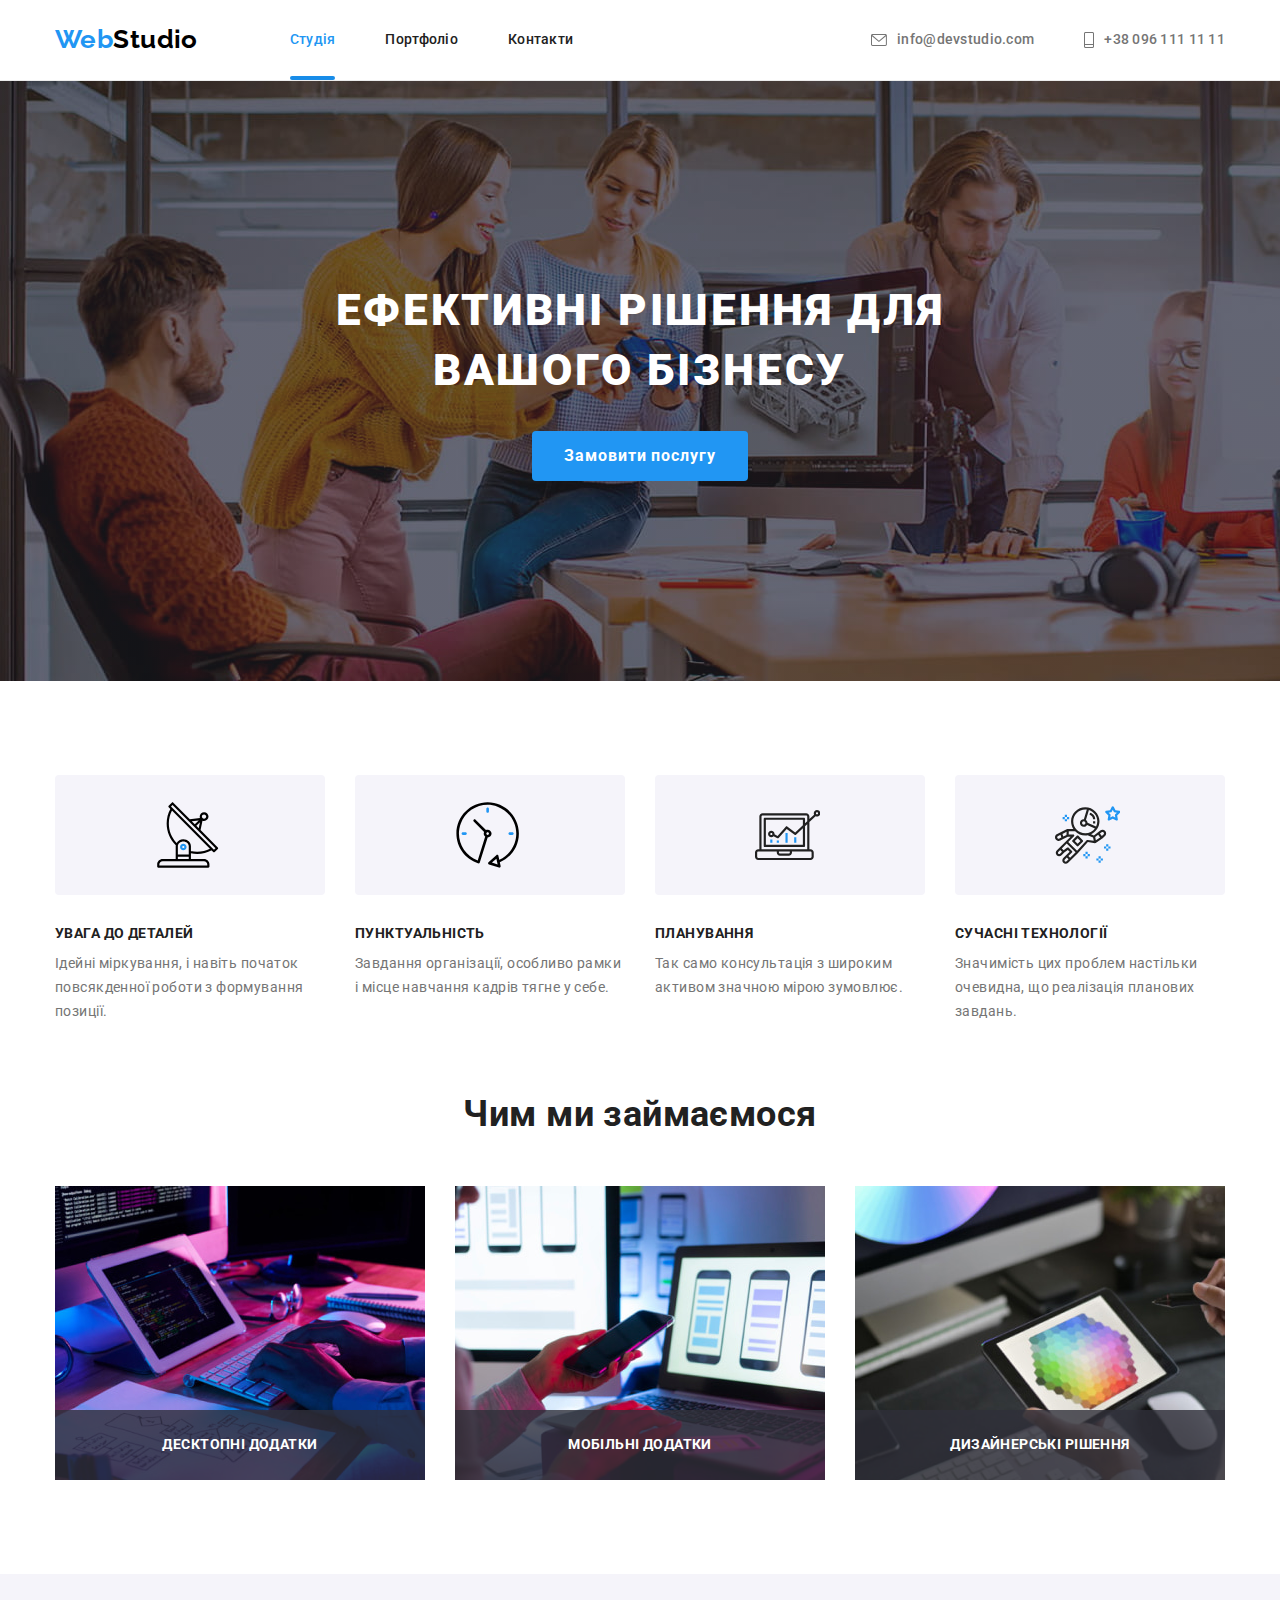
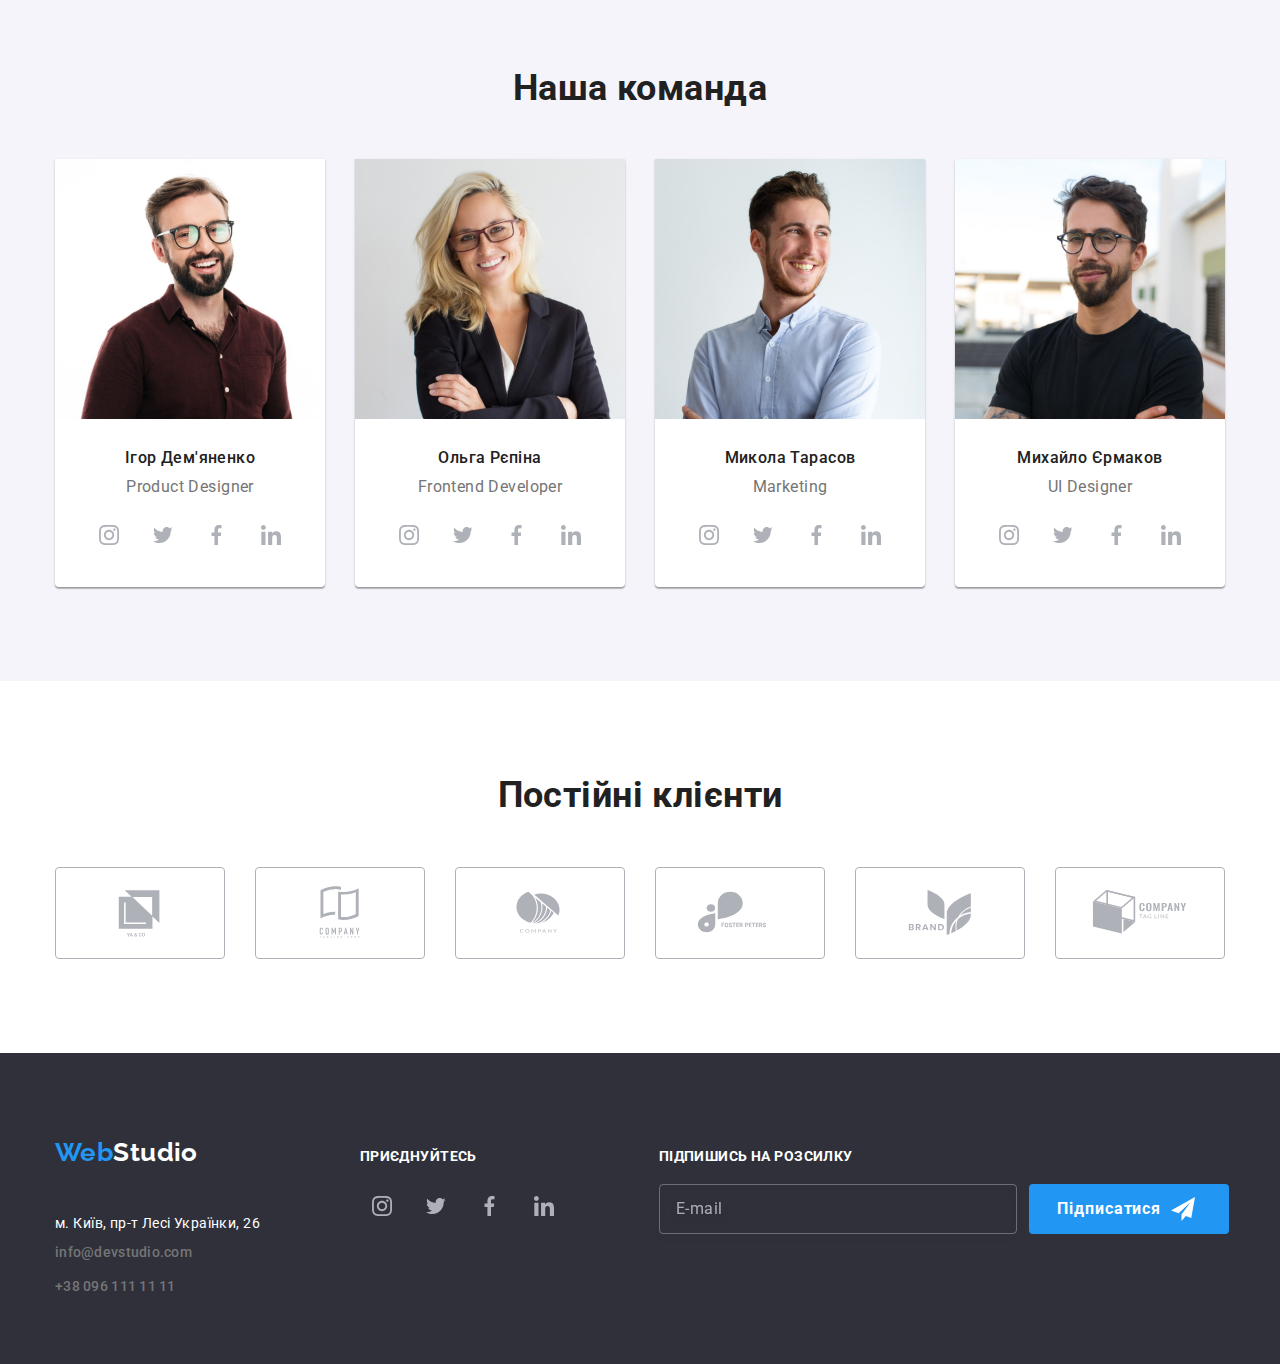
==== commit 04838cf2: "git_commit git_push" ====
--- a/index.html
+++ b/index.html
@@ -6,7 +6,7 @@
      <title>Document</title>
         <link rel="stylesheet" href="https://cdnjs.cloudflare.com/ajax/libs/modern-normalize/1.1.0/modern-normalize.min.css">
         <!--<link rel="stylesheet" href="./style-css/style-css.css"/>-->
-        <link rel="stylesheet" href="./css/main.css"/>
+        <link rel="stylesheet" href="./css/main.min.css"/>
         <link rel="preconnect" href="https://fonts.googleapis.com">
         <link rel="preconnect" href="https://fonts.gstatic.com" crossorigin>
 <link href="https://fonts.googleapis.com/css2?family=Raleway:wght@700&family=Roboto:wght@400;500;700;900&display=swap" rel="stylesheet">
@@ -324,13 +324,13 @@
            <label class="footer-form__label">
               
 <input type="email" name="email" placeholder="E-mail" class="footer-form__input" required>
-<button type="submit" class="button footer-form__button">Підписатися<svg heigt="24" width="24" class="footer__icon"> 
+<button type="submit" class="button footer-form__button">Підписатися <svg height="24" width="24" class="footer__icon"> 
 <use href="./images/svg-img.svg#icon-send"></use>
 </svg>
 </button> 
 </label>
 </form>
-</div>  
+</div> 
 </div>
   </footer>
  
--- a/css/main.min.css
+++ b/css/main.min.css
@@ -0,0 +1 @@
+html{box-sizing:border-box}*,*::before,*::after{box-sizing:inherit}body{font-family:"Roboto",sans-serif;letter-spacing:.03em;background-color:#fff;color:#757575;font-size:14px;margin:0}p,h1,h2,h3,h4,h5,h6{margin:0}address{font-style:normal;padding:0;margin:0}img{display:block;max-width:100%;height:auto}a{text-decoration:none}ul{list-style:none;padding:0;margin:0}.button{border:none;margin:0 auto;cursor:pointer;border-radius:4px;display:block;font-family:"Roboto",sans-serif;font-weight:700;font-size:16px;align-items:center;letter-spacing:.06em;line-height:1.87;transition:transform;transition-property:all;transition-duration:250ms;transition-timing-function:cubic-bezier(0.4, 0, 0.2, 1)}.container{width:1200px;margin:0 auto;padding:0 15px}.section{padding-top:94px;padding-bottom:94px}.header{border-width:0 0 1px 0;border-color:#ececec;border-style:solid}.logo{padding-top:24px;padding-bottom:24px;margin-right:92px}.logo{font-family:"Raleway",sans-serif;font-style:normal;font-weight:700;font-size:26px;line-height:1.19;display:inline-block;color:#2196f3}.logo__text--black{color:#000}.header__container,.navigation,.navigation__list{display:flex}.navigation__list .navigation__item:last-child{margin-right:0}.navigation__item{margin-right:50px}.navigation__link{position:relative;font-family:"Roboto",sans-serif;font-weight:500;line-height:1.14;letter-spacing:.02em;color:#212121;display:block;padding-top:32px;padding-bottom:32px;transition-property:color;transition-duration:250ms;transition-timing-function:cubic-bezier(0.4, 0, 0.2, 1)}.navigation__link:hover,.navigation__link:focus{color:#2196f3}.current{color:#2196f3;position:relative}.current::before{content:"";position:absolute;width:100%;height:4px;background-color:#188ce8;border-radius:2px;bottom:0}.contacts__link{display:flex;align-items:center;font-family:"Roboto";font-style:normal;font-weight:500;line-height:1.14;letter-spacing:.02em;color:#757575;padding-top:32px;padding-bottom:32px;transition-property:color;transition-duration:250ms;transition-timing-function:cubic-bezier(0.4, 0, 0.2, 1)}.contacts__link:hover,.contacts__link:focus{color:#2196f3}.contacts__link:hover .contacts__icon,.contacts__link:focus .contacts__icon{fill:#2196f3}.contacts{display:flex;margin-left:auto}.contacts__item:first-child{margin-right:50px}.contacts__icon{margin-right:10px;fill:currentColor}.hero{text-align:center;padding-top:200px;padding-bottom:200px;background:#2f303a;background-image:linear-gradient(rgba(47, 48, 58, 0.4), rgba(47, 48, 58, 0.4)),url(../images/background-img.jpg);max-width:1600px;height:600px;background-repeat:no-repeat;background-size:cover;margin-left:auto;margin-right:auto}.hero__title{font-family:"Roboto";font-weight:900;font-size:44px;text-transform:uppercase;margin:0 auto;line-height:1.36;letter-spacing:.06em;width:696px;color:#fff}.hero__button{margin:0 auto;padding:10px 32px;min-width:213px;margin-top:30px;background-color:#2196f3;color:#fff}.hero__button:hover,.hero__button:focus{box-shadow:0px 4px 4px rgba(0,0,0,.15);background-color:#188ce8}.feature__title{display:inline-block;font-weight:700;line-height:1.14;text-transform:uppercase;color:#212121;font-size:14px;margin-top:0;margin-bottom:10px}.feature__title--hidden{position:absolute;white-space:nowrap;width:1px;height:1px;overflow:hidden;border:0;padding:0;clip:rect(0 0 0 0);-webkit-clip-path:inset(50%);clip-path:inset(50%);margin:-1px}.feature__list{display:flex}.feature__list>li:not(:last-child){margin-right:30px}.feature__ikon{padding:25px 100px;width:270px;height:120px;background:#f5f4fa;border-radius:4px;margin-bottom:30px}.feature__paragraph{line-height:1.71;margin-top:0;margin-bottom:0;width:270px;height:48px}.feature__paragraph:nth-child(3n+1){height:72px}.what-we-do{padding-top:0}.what-we-do__title{text-align:center;font-weight:700;font-size:36px;line-height:1.16;color:#212121;margin-bottom:50px}.what-we-do__list{display:flex;gap:30px}.overlay{position:relative}.overlay__title{position:absolute;display:flex;justify-content:center;align-items:center;bottom:0;width:100%;height:70px;text-transform:uppercase;font-weight:700;line-height:1.14;letter-spacing:.03em;color:#fff;background-color:rgba(47,48,58,.8)}.team{background:#f5f4fa;padding-top:94px;padding-bottom:94px}.team__title{font-weight:700;font-size:36px;line-height:1.16;text-align:center;color:#212121;margin-top:0;margin-bottom:50px}.team__list{display:flex;text-align:center;gap:30px}.team__item{box-shadow:0px 1px 3px rgba(0,0,0,.12),0px 1px 1px rgba(0,0,0,.14),0px 2px 1px rgba(0,0,0,.2);border-radius:0px 0px 4px 4px;background-color:#fff}.team__name{font-weight:500;font-size:16px;line-height:1.18;margin-bottom:10px;color:#212121}.team__position{font-size:16px;line-height:1.18;margin-bottom:16px}.team__description{padding-top:30px;padding-bottom:30px}.social__list{display:flex;justify-content:center;gap:10px}.social__item{height:44px;width:44px}.social__link{display:flex;align-items:center;justify-content:center;height:100%;width:100%;border-radius:50%;color:#afb1b8;transition-property:background-color,color;transition-duration:250ms;transition-timing-function:cubic-bezier(0.4, 0, 0.2, 1)}.social__link:hover,.social__link:focus{background-color:#188ce8;color:#fff}.social__icon{fill:currentColor}.client__list{display:flex}.client__item{display:flex;margin-right:30px}.client__item:last-child{margin-right:0}.client__icon{fill:currentColor;width:106px;height:60px}.client__link{display:flex;align-items:center;justify-content:center;width:170px;height:92px;border:1px solid currentColor;border-radius:4px;color:#afb1b8;transition-property:color;transition-duration:250ms;transition-timing-function:cubic-bezier(0.4, 0, 0.2, 1)}.client__link__link:hover,.client__link__link:focus{color:#188ce8}.client__title{font-weight:700;font-size:36px;line-height:1.16;text-align:center;color:#212121;margin-bottom:50px}.footer{display:flex;width:100%;padding:60px 0;background-color:#2f303a}.address__link{display:flex;align-items:center;font-family:"Roboto";font-style:normal;font-weight:500;line-height:1.14;letter-spacing:.02em;color:#757575;padding-top:32px;padding-bottom:32px;transition-property:color;transition-duration:250ms;transition-timing-function:cubic-bezier(0.4, 0, 0.2, 1)}.address__list .address__link{padding-top:0;padding-bottom:9px}.address__link:hover,.address__link:active{color:#2196f3}.address__link--white{line-height:1.71;color:#fff;transition-property:color;transition-duration:250ms;transition-timing-function:cubic-bezier(0.4, 0, 0.2, 1)}.address__link--white:hover,.address__link--white:active{color:#2196f3}.footer .logo{margin-bottom:20px}.logo__text--white{color:#fff}.address__item:not(:first-child){margin-top:9px}.footer-container{display:flex;align-items:baseline}.footer__list-title{font-weight:700;font-size:14px;line-height:16px;letter-spacing:.03em;text-transform:uppercase;color:#fff;margin-bottom:20px}.footer__list{margin-left:70px}.footer__list.social__link{background-color:rgba(255,255,255,.1)}.footer__list.social__link:hover,.footer__list.social__link:focus{background-color:#188ce8}.footer__list.social__icon{fill:#fff}.footer-form{display:flex;margin-left:93px}.footer-form__label{display:flex}.footer-form__title{display:block;font-weight:700;font-size:14px;line-height:1.16;letter-spacing:.03em;text-transform:uppercase;color:#fff;margin-bottom:20px}.footer-form__input{min-width:358px;color:#fff;height:50px;border:1px solid rgba(255,255,255,.3);filter:drop-shadow(0px 4px 4px rgba(0, 0, 0, 0.15));border-radius:4px;background-color:rgba(0,0,0,0);padding-top:15px;padding-bottom:15px;padding-left:16px}.footer-form__input:hover,.footer-form__input:focus{border-color:#188ce8}.footer-form__input::-moz-placeholder{font-size:16px;line-height:1.25;letter-spacing:.03em;color:rgba(255,255,255,.6)}.footer-form__input:-ms-input-placeholder{font-size:16px;line-height:1.25;letter-spacing:.03em;color:rgba(255,255,255,.6)}.footer-form__input::placeholder{font-size:16px;line-height:1.25;letter-spacing:.03em;color:rgba(255,255,255,.6)}.footer-form__button{display:flex;border:2px linear rgba(0,0,0,0);padding:10px 28px;min-width:200px;height:50px;margin-left:12px;background-color:#2196f3;color:#fff}.footer-form__button:focus,.footer-form__button:hover{background-color:#188ce8;box-shadow:0px 4px 4px rgba(0,0,0,.15)}.footer__icon{margin-left:10px}.portfolio-section{background:#fff}.visually-hidden{position:absolute;white-space:nowrap;width:1px;height:1px;overflow:hidden;border:0;padding:0;clip:rect(0 0 0 0);-webkit-clip-path:inset(50%);clip-path:inset(50%);margin:-1px}.portfolio-buttons{display:block;background-color:#f5f4fa;color:#212121;border-radius:4px;font-style:inherit;font-family:inherit;font-weight:500;font-size:16px;line-height:1.62;letter-spacing:inherit;cursor:pointer;padding:6px 22px;transition:transform;transition-property:background-color,color,box-shadow;transition-duration:250ms;transition-timing-function:cubic-bezier(0.4, 0, 0.2, 1)}.portfolio-buttons:hover,.portfolio-buttons:focus{background-color:#2196f3;color:#fff;box-shadow:0px 3px 1px rgba(0,0,0,.1),0px 1px 2px rgba(0,0,0,.08),0px 2px 2px rgba(0,0,0,.12)}.buttons-list{display:flex;justify-content:center;gap:8px}.img-list-item{flex-basis:calc((100% - 60px)/3)}.img-list-item:hover .description-overlay{transform:translateY(0%)}.img-list{display:flex;gap:30px;flex-wrap:wrap;margin-top:56px}.project-link{display:block;transition-property:box-shadow;transition-duration:250ms;transition-timing-function:cubic-bezier(0.4, 0, 0.2, 1);transition-delay:0}.project-link:hover,.project-link:focus{box-shadow:0px 1px 1px rgba(0,0,0,.12),0px 4px 4px rgba(0,0,0,.06),1px 4px 6px rgba(0,0,0,.16)}.project-title{font-weight:700;font-size:18px;line-height:2;letter-spacing:.06em;color:#212121;margin-bottom:4px}.project-type{font-size:16px;line-height:1.88;color:#757575}.project-description{padding:20px 24px;border:1px solid #eee}.portfolio-overlay{position:relative;overflow:hidden}.description-overlay{position:absolute;height:100%;top:0;padding:40px;font-size:18px;line-height:1.56;letter-spacing:.03em;color:#fff;background-color:rgba(33,150,243,.9);transform:translateY(100%);transition:transform;transition-duration:250ms;transition-timing-function:cubic-bezier(0.4, 0, 0.2, 1);transition-delay:0}.backdrop{width:100%;height:100%;background-color:rgba(0,0,0,.2);position:fixed;bottom:0;transition:opacity 250ms cubic-bezier(0.4, 0, 0.2, 1),visibility 250ms cubic-bezier(0.4, 0, 0.2, 1)}.modal-close{position:absolute;width:30px;height:30px;right:8px;top:8px;display:flex;justify-content:center;align-items:center;background:#fff;border-radius:50%;border:1px solid rgba(0,0,0,.1);cursor:pointer}.modal-close-icon{fill:#000;transition:transform;transition-property:fill;transition-duration:250ms;transition-timing-function:cubic-bezier(0.4, 0, 0.2, 1)}.modal{position:absolute;width:528px;height:581px;left:50%;top:50%;padding:40px;transform:translate(-50%, -50%) scaleY(1);background:#fff;box-shadow:0px 1px 3px rgba(0,0,0,.12),0px 1px 1px rgba(0,0,0,.14),0px 2px 1px rgba(0,0,0,.2);border-radius:4px;transition:transform 250ms cubic-bezier(0.4, 0, 0.2, 1)}.is-hidden{opacity:0;visibility:hidden;pointer-events:none}.backdrop.is-hidden .modal{transform:translate(-50%, -50%) scaleY(0)}.form-text{display:flex;justify-content:center;margin-bottom:12px;font-weight:700;font-size:20px;line-height:1.15;letter-spacing:.03em;color:#212121}.label{display:flex;flex-direction:column;font-size:12px;line-height:1.16;letter-spacing:.01em;color:#757575}.label .label-name{display:block;margin-bottom:4px}.form-input{position:relative;width:100%;height:40px;padding-left:42px;border:1px solid rgba(33,33,33,.2);border-radius:4px;outline:rgba(0,0,0,0);transition:transform;transition-property:border;transition-duration:250ms;transition-timing-function:cubic-bezier(0.4, 0, 0.2, 1)}.form-input:hover,.form-input:focus,.form-input:hover~.form-icon,.form-input:focus~.form-icon,.form-input .form-icon:hover,.form-input .form-icon:focus{cursor:pointer;border-color:#188ce8;fill:#188ce8}.label-feadback{margin-bottom:20px}.form-list,.form-list-item{margin-bottom:10px}.modal-close:hover .modal-close-icon,.modal-close:focus .modal-close-icon{fill:#188ce8}.feadback{resize:none;border:1px solid rgba(33,33,33,.2);border-radius:4px;padding:12px 16px;width:100%;height:120px}.feadback::-moz-placeholder{font-size:12px;line-height:1.16;letter-spacing:.01em;color:rgba(117,117,117,.5)}.feadback:-ms-input-placeholder{font-size:12px;line-height:1.16;letter-spacing:.01em;color:rgba(117,117,117,.5)}.feadback::placeholder{font-size:12px;line-height:1.16;letter-spacing:.01em;color:rgba(117,117,117,.5)}.feadback:hover,.feadback:focus{cursor:pointer;border-color:#188ce8}.agreement{display:flex;align-items:center;margin-left:9px}.agreement-checkbox{display:inline-block;position:absolute;border:2px solid #212121;background-color:rgba(0,0,0,0);width:16px;height:15px;border-radius:2px;background-repeat:no-repeat;background-size:cover;transition:transform 250ms cubic-bezier(0.4, 0, 0.2, 1)}.checkbox:checked+.agreement-checkbox{border-color:#188ce8;background-color:#188ce8;background-image:url("../images/icon-checkbox-agree.svg")}.agreement-link{color:#2196f3;text-decoration:underline}.input-container{position:relative}.form-icon{position:absolute;top:50%;transform:translateY(-50%);left:12px;transition:transform;transition-property:fill;transition-duration:250ms;transition-timing-function:cubic-bezier(0.4, 0, 0.2, 1)}.checkbox{-webkit-appearance:none;-moz-appearance:none;appearance:none}.agreement-text{margin-left:24px}/*# sourceMappingURL=main.min.css.map */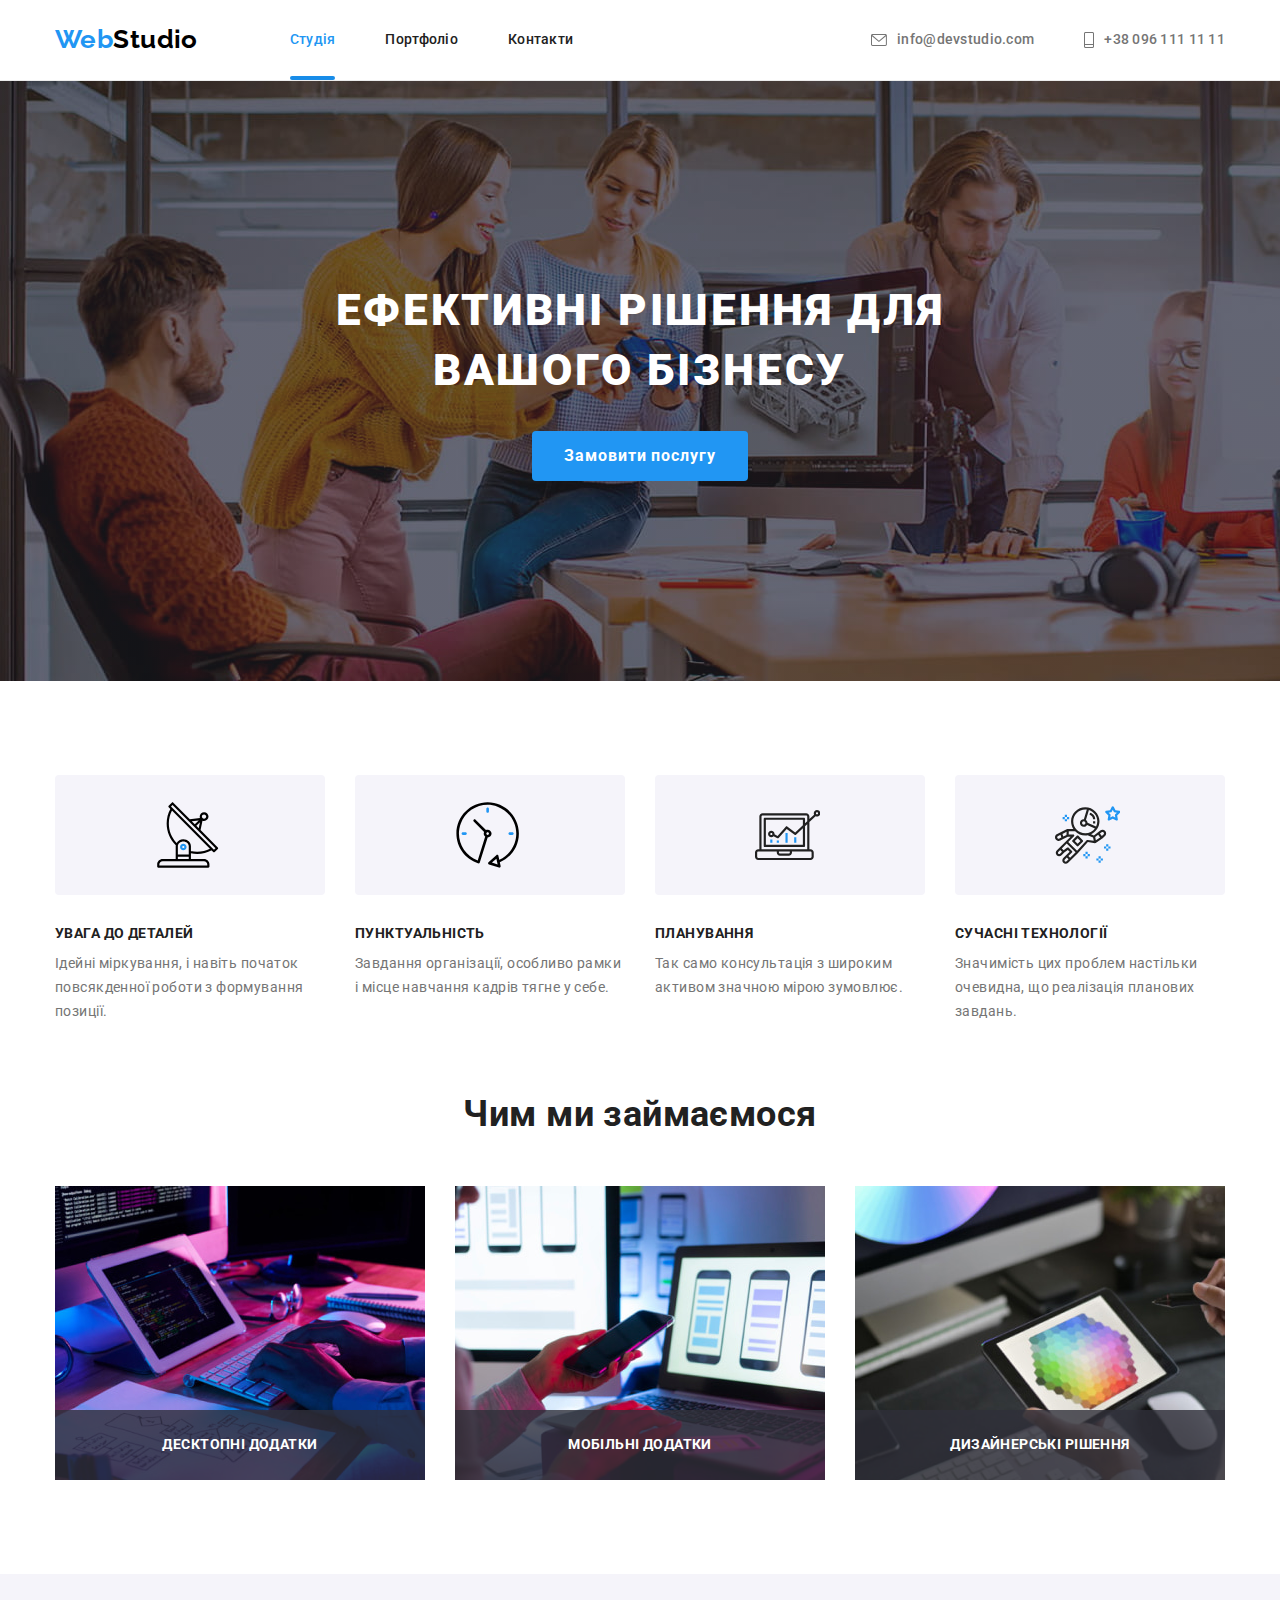
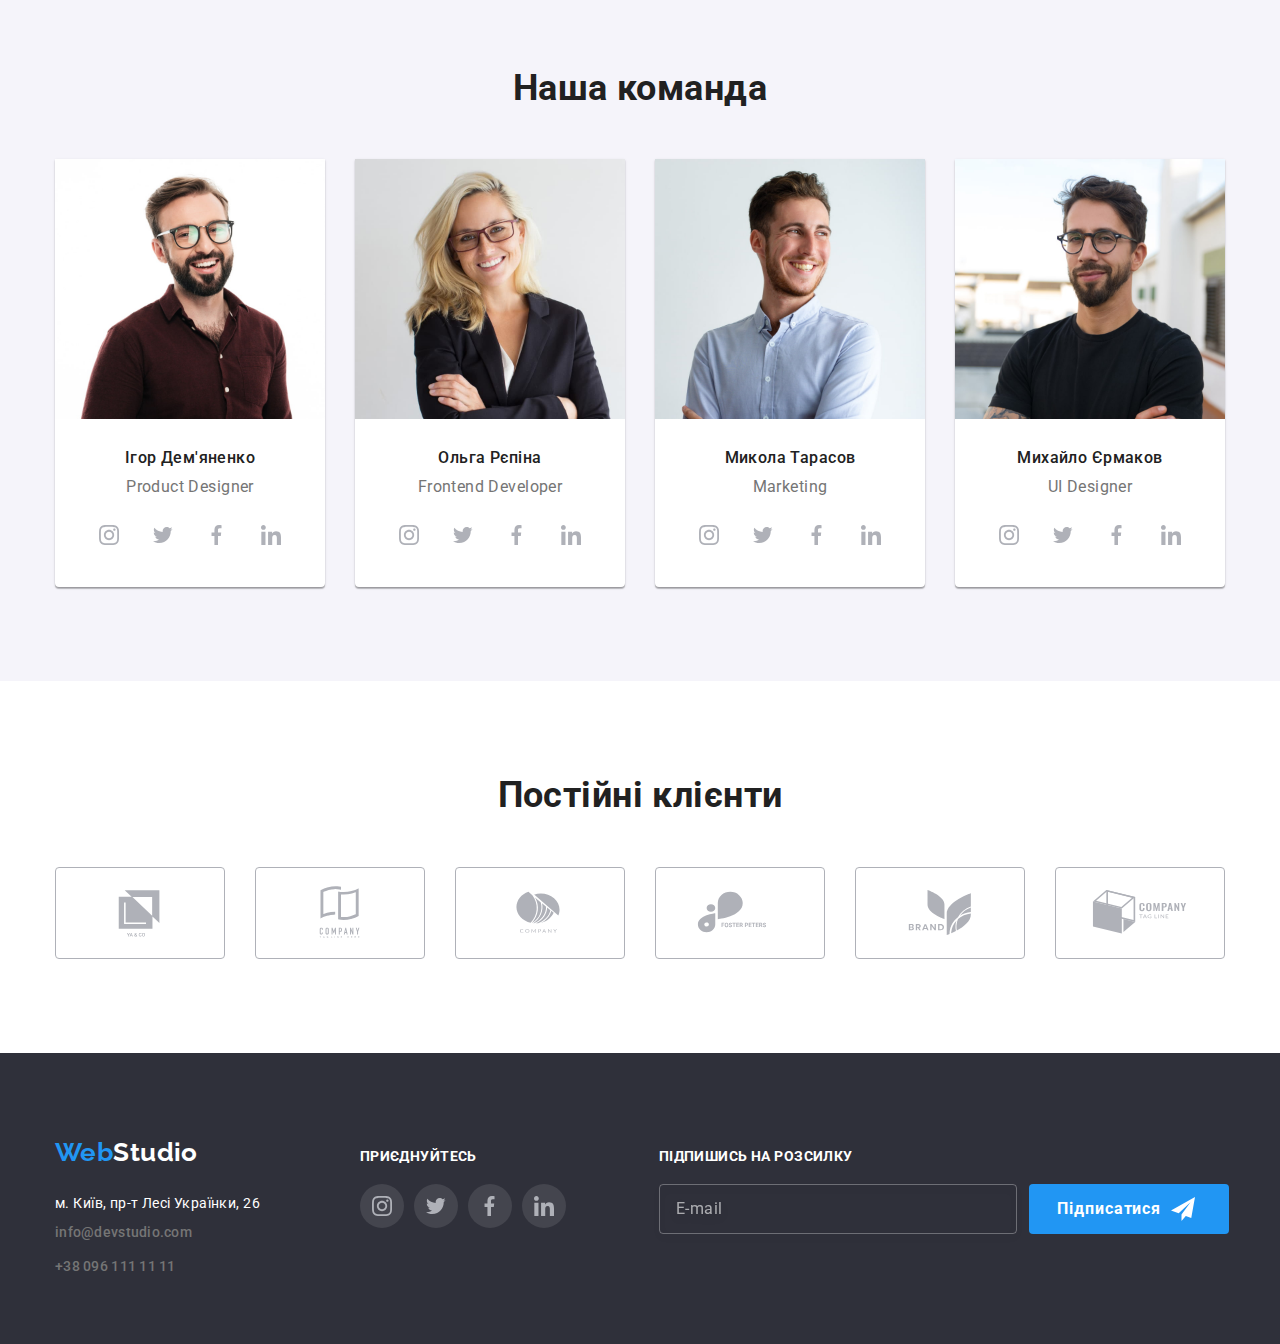
==== commit 10a32b88: "git_push git_commit" ====
--- a/index.html
+++ b/index.html
@@ -292,7 +292,7 @@
       <address class="address">
        <ul class="address__list">
         <li class="address__item">
-          <a href="https://goo.gl/maps/CPtrU1FHBa2aNyZL9" target="_blank"
+          <a href="https://goo.gl/maps/CPtrU1FHBa2aNyZL9" target="blank"
             rel="noopener noreferrer nofollow"
             class=" address__link--white" >м. Київ, пр-т Лесі Українки, 26</a>
         </li>
@@ -304,16 +304,16 @@
       <div class="footer__list">
       <p class="footer__list-title">приєднуйтесь</p>
         <ul class="social__list">
-            <li class="social__item"><a href="http://" target="_blank" rel="noopener noreferrer" class="social__link"><svg class="social__icon" height="20" width="20">
+            <li class="social__item"> <a href="http://" target="blank" rel="noopener noreferrer" class="social__link social__link--grey"><svg class="social__icon" height="20" width="20">
               <use href="./images/svg-img.svg#icon-instagram"></use>
             </svg></a></li>
-            <li class="social__item"><a href="http://" target="_blank" rel="noopener noreferrer" class="social__link"><svg class="social__icon" height="20" width="20">
+            <li class="social__item"><a href="http://" target="blank" rel="noopener noreferrer" class="social__link social__link--grey"><svg class="social__icon" height="20" width="20">
               <use href="./images/svg-img.svg#icon-twiter"></use>
             </svg></a></li>
-            <li class="social__item"><a href="http://" target="_blank" rel="noopener noreferrer" class="social__link"><svg class="social__icon" height="20" width="20">
+            <li class="social__item"><a href="http://" target="blank" rel="noopener noreferrer" class="social__link social__link--grey"><svg class="social__icon" height="20" width="20">
               <use href="./images/svg-img.svg#icon-facebook"></use>
             </svg></a></li>
-            <li class="social__item"><a href="http://" target="_blank" rel="noopener noreferrer" class="social__link"><svg class="social__icon" height="20" width="20">
+            <li class="social__item"><a href="http://" target="blank" rel="noopener noreferrer" class="social__link social__link--grey"><svg class="social__icon" height="20" width="20">
               <use href="./images/svg-img.svg#icon-linkedin"></use>
             </svg></a></li>
           </ul>
--- a/css/main.min.css
+++ b/css/main.min.css
@@ -1 +1 @@
-html{box-sizing:border-box}*,*::before,*::after{box-sizing:inherit}body{font-family:"Roboto",sans-serif;letter-spacing:.03em;background-color:#fff;color:#757575;font-size:14px;margin:0}p,h1,h2,h3,h4,h5,h6{margin:0}address{font-style:normal;padding:0;margin:0}img{display:block;max-width:100%;height:auto}a{text-decoration:none}ul{list-style:none;padding:0;margin:0}.button{border:none;margin:0 auto;cursor:pointer;border-radius:4px;display:block;font-family:"Roboto",sans-serif;font-weight:700;font-size:16px;align-items:center;letter-spacing:.06em;line-height:1.87;transition:transform;transition-property:all;transition-duration:250ms;transition-timing-function:cubic-bezier(0.4, 0, 0.2, 1)}.container{width:1200px;margin:0 auto;padding:0 15px}.section{padding-top:94px;padding-bottom:94px}.header{border-width:0 0 1px 0;border-color:#ececec;border-style:solid}.logo{padding-top:24px;padding-bottom:24px;margin-right:92px}.logo{font-family:"Raleway",sans-serif;font-style:normal;font-weight:700;font-size:26px;line-height:1.19;display:inline-block;color:#2196f3}.logo__text--black{color:#000}.header__container,.navigation,.navigation__list{display:flex}.navigation__list .navigation__item:last-child{margin-right:0}.navigation__item{margin-right:50px}.navigation__link{position:relative;font-family:"Roboto",sans-serif;font-weight:500;line-height:1.14;letter-spacing:.02em;color:#212121;display:block;padding-top:32px;padding-bottom:32px;transition-property:color;transition-duration:250ms;transition-timing-function:cubic-bezier(0.4, 0, 0.2, 1)}.navigation__link:hover,.navigation__link:focus{color:#2196f3}.current{color:#2196f3;position:relative}.current::before{content:"";position:absolute;width:100%;height:4px;background-color:#188ce8;border-radius:2px;bottom:0}.contacts__link{display:flex;align-items:center;font-family:"Roboto";font-style:normal;font-weight:500;line-height:1.14;letter-spacing:.02em;color:#757575;padding-top:32px;padding-bottom:32px;transition-property:color;transition-duration:250ms;transition-timing-function:cubic-bezier(0.4, 0, 0.2, 1)}.contacts__link:hover,.contacts__link:focus{color:#2196f3}.contacts__link:hover .contacts__icon,.contacts__link:focus .contacts__icon{fill:#2196f3}.contacts{display:flex;margin-left:auto}.contacts__item:first-child{margin-right:50px}.contacts__icon{margin-right:10px;fill:currentColor}.hero{text-align:center;padding-top:200px;padding-bottom:200px;background:#2f303a;background-image:linear-gradient(rgba(47, 48, 58, 0.4), rgba(47, 48, 58, 0.4)),url(../images/background-img.jpg);max-width:1600px;height:600px;background-repeat:no-repeat;background-size:cover;margin-left:auto;margin-right:auto}.hero__title{font-family:"Roboto";font-weight:900;font-size:44px;text-transform:uppercase;margin:0 auto;line-height:1.36;letter-spacing:.06em;width:696px;color:#fff}.hero__button{margin:0 auto;padding:10px 32px;min-width:213px;margin-top:30px;background-color:#2196f3;color:#fff}.hero__button:hover,.hero__button:focus{box-shadow:0px 4px 4px rgba(0,0,0,.15);background-color:#188ce8}.feature__title{display:inline-block;font-weight:700;line-height:1.14;text-transform:uppercase;color:#212121;font-size:14px;margin-top:0;margin-bottom:10px}.feature__title--hidden{position:absolute;white-space:nowrap;width:1px;height:1px;overflow:hidden;border:0;padding:0;clip:rect(0 0 0 0);-webkit-clip-path:inset(50%);clip-path:inset(50%);margin:-1px}.feature__list{display:flex}.feature__list>li:not(:last-child){margin-right:30px}.feature__ikon{padding:25px 100px;width:270px;height:120px;background:#f5f4fa;border-radius:4px;margin-bottom:30px}.feature__paragraph{line-height:1.71;margin-top:0;margin-bottom:0;width:270px;height:48px}.feature__paragraph:nth-child(3n+1){height:72px}.what-we-do{padding-top:0}.what-we-do__title{text-align:center;font-weight:700;font-size:36px;line-height:1.16;color:#212121;margin-bottom:50px}.what-we-do__list{display:flex;gap:30px}.overlay{position:relative}.overlay__title{position:absolute;display:flex;justify-content:center;align-items:center;bottom:0;width:100%;height:70px;text-transform:uppercase;font-weight:700;line-height:1.14;letter-spacing:.03em;color:#fff;background-color:rgba(47,48,58,.8)}.team{background:#f5f4fa;padding-top:94px;padding-bottom:94px}.team__title{font-weight:700;font-size:36px;line-height:1.16;text-align:center;color:#212121;margin-top:0;margin-bottom:50px}.team__list{display:flex;text-align:center;gap:30px}.team__item{box-shadow:0px 1px 3px rgba(0,0,0,.12),0px 1px 1px rgba(0,0,0,.14),0px 2px 1px rgba(0,0,0,.2);border-radius:0px 0px 4px 4px;background-color:#fff}.team__name{font-weight:500;font-size:16px;line-height:1.18;margin-bottom:10px;color:#212121}.team__position{font-size:16px;line-height:1.18;margin-bottom:16px}.team__description{padding-top:30px;padding-bottom:30px}.social__list{display:flex;justify-content:center;gap:10px}.social__item{height:44px;width:44px}.social__link{display:flex;align-items:center;justify-content:center;height:100%;width:100%;border-radius:50%;color:#afb1b8;transition-property:background-color,color;transition-duration:250ms;transition-timing-function:cubic-bezier(0.4, 0, 0.2, 1)}.social__link:hover,.social__link:focus{background-color:#188ce8;color:#fff}.social__icon{fill:currentColor}.client__list{display:flex}.client__item{display:flex;margin-right:30px}.client__item:last-child{margin-right:0}.client__icon{fill:currentColor;width:106px;height:60px}.client__link{display:flex;align-items:center;justify-content:center;width:170px;height:92px;border:1px solid currentColor;border-radius:4px;color:#afb1b8;transition-property:color;transition-duration:250ms;transition-timing-function:cubic-bezier(0.4, 0, 0.2, 1)}.client__link__link:hover,.client__link__link:focus{color:#188ce8}.client__title{font-weight:700;font-size:36px;line-height:1.16;text-align:center;color:#212121;margin-bottom:50px}.footer{display:flex;width:100%;padding:60px 0;background-color:#2f303a}.address__link{display:flex;align-items:center;font-family:"Roboto";font-style:normal;font-weight:500;line-height:1.14;letter-spacing:.02em;color:#757575;padding-top:32px;padding-bottom:32px;transition-property:color;transition-duration:250ms;transition-timing-function:cubic-bezier(0.4, 0, 0.2, 1)}.address__list .address__link{padding-top:0;padding-bottom:9px}.address__link:hover,.address__link:active{color:#2196f3}.address__link--white{line-height:1.71;color:#fff;transition-property:color;transition-duration:250ms;transition-timing-function:cubic-bezier(0.4, 0, 0.2, 1)}.address__link--white:hover,.address__link--white:active{color:#2196f3}.footer .logo{margin-bottom:20px}.logo__text--white{color:#fff}.address__item:not(:first-child){margin-top:9px}.footer-container{display:flex;align-items:baseline}.footer__list-title{font-weight:700;font-size:14px;line-height:16px;letter-spacing:.03em;text-transform:uppercase;color:#fff;margin-bottom:20px}.footer__list{margin-left:70px}.footer__list.social__link{background-color:rgba(255,255,255,.1)}.footer__list.social__link:hover,.footer__list.social__link:focus{background-color:#188ce8}.footer__list.social__icon{fill:#fff}.footer-form{display:flex;margin-left:93px}.footer-form__label{display:flex}.footer-form__title{display:block;font-weight:700;font-size:14px;line-height:1.16;letter-spacing:.03em;text-transform:uppercase;color:#fff;margin-bottom:20px}.footer-form__input{min-width:358px;color:#fff;height:50px;border:1px solid rgba(255,255,255,.3);filter:drop-shadow(0px 4px 4px rgba(0, 0, 0, 0.15));border-radius:4px;background-color:rgba(0,0,0,0);padding-top:15px;padding-bottom:15px;padding-left:16px}.footer-form__input:hover,.footer-form__input:focus{border-color:#188ce8}.footer-form__input::-moz-placeholder{font-size:16px;line-height:1.25;letter-spacing:.03em;color:rgba(255,255,255,.6)}.footer-form__input:-ms-input-placeholder{font-size:16px;line-height:1.25;letter-spacing:.03em;color:rgba(255,255,255,.6)}.footer-form__input::placeholder{font-size:16px;line-height:1.25;letter-spacing:.03em;color:rgba(255,255,255,.6)}.footer-form__button{display:flex;border:2px linear rgba(0,0,0,0);padding:10px 28px;min-width:200px;height:50px;margin-left:12px;background-color:#2196f3;color:#fff}.footer-form__button:focus,.footer-form__button:hover{background-color:#188ce8;box-shadow:0px 4px 4px rgba(0,0,0,.15)}.footer__icon{margin-left:10px}.portfolio-section{background:#fff}.visually-hidden{position:absolute;white-space:nowrap;width:1px;height:1px;overflow:hidden;border:0;padding:0;clip:rect(0 0 0 0);-webkit-clip-path:inset(50%);clip-path:inset(50%);margin:-1px}.portfolio-buttons{display:block;background-color:#f5f4fa;color:#212121;border-radius:4px;font-style:inherit;font-family:inherit;font-weight:500;font-size:16px;line-height:1.62;letter-spacing:inherit;cursor:pointer;padding:6px 22px;transition:transform;transition-property:background-color,color,box-shadow;transition-duration:250ms;transition-timing-function:cubic-bezier(0.4, 0, 0.2, 1)}.portfolio-buttons:hover,.portfolio-buttons:focus{background-color:#2196f3;color:#fff;box-shadow:0px 3px 1px rgba(0,0,0,.1),0px 1px 2px rgba(0,0,0,.08),0px 2px 2px rgba(0,0,0,.12)}.buttons-list{display:flex;justify-content:center;gap:8px}.img-list-item{flex-basis:calc((100% - 60px)/3)}.img-list-item:hover .description-overlay{transform:translateY(0%)}.img-list{display:flex;gap:30px;flex-wrap:wrap;margin-top:56px}.project-link{display:block;transition-property:box-shadow;transition-duration:250ms;transition-timing-function:cubic-bezier(0.4, 0, 0.2, 1);transition-delay:0}.project-link:hover,.project-link:focus{box-shadow:0px 1px 1px rgba(0,0,0,.12),0px 4px 4px rgba(0,0,0,.06),1px 4px 6px rgba(0,0,0,.16)}.project-title{font-weight:700;font-size:18px;line-height:2;letter-spacing:.06em;color:#212121;margin-bottom:4px}.project-type{font-size:16px;line-height:1.88;color:#757575}.project-description{padding:20px 24px;border:1px solid #eee}.portfolio-overlay{position:relative;overflow:hidden}.description-overlay{position:absolute;height:100%;top:0;padding:40px;font-size:18px;line-height:1.56;letter-spacing:.03em;color:#fff;background-color:rgba(33,150,243,.9);transform:translateY(100%);transition:transform;transition-duration:250ms;transition-timing-function:cubic-bezier(0.4, 0, 0.2, 1);transition-delay:0}.backdrop{width:100%;height:100%;background-color:rgba(0,0,0,.2);position:fixed;bottom:0;transition:opacity 250ms cubic-bezier(0.4, 0, 0.2, 1),visibility 250ms cubic-bezier(0.4, 0, 0.2, 1)}.modal-close{position:absolute;width:30px;height:30px;right:8px;top:8px;display:flex;justify-content:center;align-items:center;background:#fff;border-radius:50%;border:1px solid rgba(0,0,0,.1);cursor:pointer}.modal-close-icon{fill:#000;transition:transform;transition-property:fill;transition-duration:250ms;transition-timing-function:cubic-bezier(0.4, 0, 0.2, 1)}.modal{position:absolute;width:528px;height:581px;left:50%;top:50%;padding:40px;transform:translate(-50%, -50%) scaleY(1);background:#fff;box-shadow:0px 1px 3px rgba(0,0,0,.12),0px 1px 1px rgba(0,0,0,.14),0px 2px 1px rgba(0,0,0,.2);border-radius:4px;transition:transform 250ms cubic-bezier(0.4, 0, 0.2, 1)}.is-hidden{opacity:0;visibility:hidden;pointer-events:none}.backdrop.is-hidden .modal{transform:translate(-50%, -50%) scaleY(0)}.form-text{display:flex;justify-content:center;margin-bottom:12px;font-weight:700;font-size:20px;line-height:1.15;letter-spacing:.03em;color:#212121}.label{display:flex;flex-direction:column;font-size:12px;line-height:1.16;letter-spacing:.01em;color:#757575}.label .label-name{display:block;margin-bottom:4px}.form-input{position:relative;width:100%;height:40px;padding-left:42px;border:1px solid rgba(33,33,33,.2);border-radius:4px;outline:rgba(0,0,0,0);transition:transform;transition-property:border;transition-duration:250ms;transition-timing-function:cubic-bezier(0.4, 0, 0.2, 1)}.form-input:hover,.form-input:focus,.form-input:hover~.form-icon,.form-input:focus~.form-icon,.form-input .form-icon:hover,.form-input .form-icon:focus{cursor:pointer;border-color:#188ce8;fill:#188ce8}.label-feadback{margin-bottom:20px}.form-list,.form-list-item{margin-bottom:10px}.modal-close:hover .modal-close-icon,.modal-close:focus .modal-close-icon{fill:#188ce8}.feadback{resize:none;border:1px solid rgba(33,33,33,.2);border-radius:4px;padding:12px 16px;width:100%;height:120px}.feadback::-moz-placeholder{font-size:12px;line-height:1.16;letter-spacing:.01em;color:rgba(117,117,117,.5)}.feadback:-ms-input-placeholder{font-size:12px;line-height:1.16;letter-spacing:.01em;color:rgba(117,117,117,.5)}.feadback::placeholder{font-size:12px;line-height:1.16;letter-spacing:.01em;color:rgba(117,117,117,.5)}.feadback:hover,.feadback:focus{cursor:pointer;border-color:#188ce8}.agreement{display:flex;align-items:center;margin-left:9px}.agreement-checkbox{display:inline-block;position:absolute;border:2px solid #212121;background-color:rgba(0,0,0,0);width:16px;height:15px;border-radius:2px;background-repeat:no-repeat;background-size:cover;transition:transform 250ms cubic-bezier(0.4, 0, 0.2, 1)}.checkbox:checked+.agreement-checkbox{border-color:#188ce8;background-color:#188ce8;background-image:url("../images/icon-checkbox-agree.svg")}.agreement-link{color:#2196f3;text-decoration:underline}.input-container{position:relative}.form-icon{position:absolute;top:50%;transform:translateY(-50%);left:12px;transition:transform;transition-property:fill;transition-duration:250ms;transition-timing-function:cubic-bezier(0.4, 0, 0.2, 1)}.checkbox{-webkit-appearance:none;-moz-appearance:none;appearance:none}.agreement-text{margin-left:24px}/*# sourceMappingURL=main.min.css.map */+html{box-sizing:border-box}*,*::before,*::after{box-sizing:inherit}body{font-family:"Roboto",sans-serif;letter-spacing:.03em;background-color:#fff;color:#757575;font-size:14px;margin:0}p,h1,h2,h3,h4,h5,h6{margin:0}address{font-style:normal;padding:0;margin:0}img{display:block;max-width:100%;height:auto}a{text-decoration:none}ul{list-style:none;padding:0;margin:0}.button{border:none;margin:0 auto;cursor:pointer;border-radius:4px;display:block;font-family:"Roboto",sans-serif;font-weight:700;font-size:16px;align-items:center;letter-spacing:.06em;line-height:1.87;transition:transform;transition-property:all;transition-duration:250ms;transition-timing-function:cubic-bezier(0.4, 0, 0.2, 1)}.container{width:1200px;margin:0 auto;padding:0 15px}.section{padding-top:94px;padding-bottom:94px}.header{border-width:0 0 1px 0;border-color:#ececec;border-style:solid}.logo{padding-top:24px;padding-bottom:24px;margin-right:92px}.logo{font-family:"Raleway",sans-serif;font-style:normal;font-weight:700;font-size:26px;line-height:1.19;display:inline-block;color:#2196f3}.logo__text--black{color:#000}.header__container,.navigation,.navigation__list{display:flex}.navigation__list .navigation__item:last-child{margin-right:0}.navigation__item{margin-right:50px}.navigation__link{position:relative;font-family:"Roboto",sans-serif;font-weight:500;line-height:1.14;letter-spacing:.02em;color:#212121;display:block;padding-top:32px;padding-bottom:32px;transition-property:color;transition-duration:250ms;transition-timing-function:cubic-bezier(0.4, 0, 0.2, 1)}.navigation__link:hover,.navigation__link:focus{color:#2196f3}.current{color:#2196f3;position:relative}.current::before{content:"";position:absolute;width:100%;height:4px;background-color:#188ce8;border-radius:2px;bottom:0}.contacts__link{display:flex;align-items:center;font-family:"Roboto";font-style:normal;font-weight:500;line-height:1.14;letter-spacing:.02em;color:#757575;padding-top:32px;padding-bottom:32px;transition-property:color;transition-duration:250ms;transition-timing-function:cubic-bezier(0.4, 0, 0.2, 1)}.contacts__link:hover,.contacts__link:focus{color:#2196f3}.contacts__link:hover .contacts__icon,.contacts__link:focus .contacts__icon{fill:#2196f3}.contacts{display:flex;margin-left:auto}.contacts__item:first-child{margin-right:50px}.contacts__icon{margin-right:10px;fill:currentColor}.hero{text-align:center;padding-top:200px;padding-bottom:200px;background:#2f303a;background-image:linear-gradient(rgba(47, 48, 58, 0.4), rgba(47, 48, 58, 0.4)),url(../images/background-img.jpg);max-width:1600px;height:600px;background-repeat:no-repeat;background-size:cover;margin-left:auto;margin-right:auto}.hero__title{font-family:"Roboto";font-weight:900;font-size:44px;text-transform:uppercase;margin:0 auto;line-height:1.36;letter-spacing:.06em;width:696px;color:#fff}.hero__button{margin:0 auto;padding:10px 32px;min-width:213px;margin-top:30px;background-color:#2196f3;color:#fff}.hero__button:hover,.hero__button:focus{box-shadow:0px 4px 4px rgba(0,0,0,.15);background-color:#188ce8}.feature__title{display:inline-block;font-weight:700;line-height:1.14;text-transform:uppercase;color:#212121;font-size:14px;margin-top:0;margin-bottom:10px}.feature__title--hidden{position:absolute;white-space:nowrap;width:1px;height:1px;overflow:hidden;border:0;padding:0;clip:rect(0 0 0 0);-webkit-clip-path:inset(50%);clip-path:inset(50%);margin:-1px}.feature__list{display:flex}.feature__list>li:not(:last-child){margin-right:30px}.feature__ikon{padding:25px 100px;width:270px;height:120px;background:#f5f4fa;border-radius:4px;margin-bottom:30px}.feature__paragraph{line-height:1.71;margin-top:0;margin-bottom:0;width:270px;height:48px}.feature__paragraph:nth-child(3n+1){height:72px}.what-we-do{padding-top:0}.what-we-do__title{text-align:center;font-weight:700;font-size:36px;line-height:1.16;color:#212121;margin-bottom:50px}.what-we-do__list{display:flex;gap:30px}.overlay{position:relative}.overlay__title{position:absolute;display:flex;justify-content:center;align-items:center;bottom:0;width:100%;height:70px;text-transform:uppercase;font-weight:700;line-height:1.14;letter-spacing:.03em;color:#fff;background-color:rgba(47,48,58,.8)}.team{background:#f5f4fa;padding-top:94px;padding-bottom:94px}.team__title{font-weight:700;font-size:36px;line-height:1.16;text-align:center;color:#212121;margin-top:0;margin-bottom:50px}.team__list{display:flex;text-align:center;gap:30px}.team__item{box-shadow:0px 1px 3px rgba(0,0,0,.12),0px 1px 1px rgba(0,0,0,.14),0px 2px 1px rgba(0,0,0,.2);border-radius:0px 0px 4px 4px;background-color:#fff}.team__name{font-weight:500;font-size:16px;line-height:1.18;margin-bottom:10px;color:#212121}.team__position{font-size:16px;line-height:1.18;margin-bottom:16px}.team__description{padding-top:30px;padding-bottom:30px}.social__list{display:flex;justify-content:center;gap:10px}.social__item{height:44px;width:44px}.social__link{display:flex;align-items:center;justify-content:center;height:100%;width:100%;border-radius:50%;color:#afb1b8;transition-property:background-color,color;transition-duration:250ms;transition-timing-function:cubic-bezier(0.4, 0, 0.2, 1)}.social__link:hover,.social__link:focus{background-color:#188ce8;color:#fff}.social__icon{fill:currentColor}.client__list{display:flex}.client__item{display:flex;margin-right:30px}.client__item:last-child{margin-right:0}.client__icon{fill:currentColor;width:106px;height:60px}.client__link{display:flex;align-items:center;justify-content:center;width:170px;height:92px;border:1px solid currentColor;border-radius:4px;color:#afb1b8;transition-property:color;transition-duration:250ms;transition-timing-function:cubic-bezier(0.4, 0, 0.2, 1)}.client__link:hover,.client__link:focus{color:#188ce8}.client__title{font-weight:700;font-size:36px;line-height:1.16;text-align:center;color:#212121;margin-bottom:50px}.footer{display:flex;width:100%;padding:60px 0;background-color:#2f303a}.address__link{display:flex;align-items:center;font-family:"Roboto";font-style:normal;font-weight:500;line-height:1.14;letter-spacing:.02em;color:#757575;padding-top:32px;padding-bottom:32px;transition-property:color;transition-duration:250ms;transition-timing-function:cubic-bezier(0.4, 0, 0.2, 1)}.address__list .address__link{padding-top:0;padding-bottom:9px}.address__link:hover,.address__link:active{color:#2196f3}.address__link--white{line-height:1.71;color:#fff;transition-property:color;transition-duration:250ms;transition-timing-function:cubic-bezier(0.4, 0, 0.2, 1)}.address__link--white:hover,.address__link--white:active{color:#2196f3}.logo__text--white{color:#fff}.address__item:not(:first-child){margin-top:9px}.footer-container{display:flex;align-items:baseline}.footer__list-title{font-weight:700;font-size:14px;line-height:16px;letter-spacing:.03em;text-transform:uppercase;color:#fff;margin-bottom:20px}.footer__list{margin-left:70px}.footer__list.social__link:hover,.footer__list.social__link:focus{background-color:#188ce8}.footer__list.social__icon{fill:#fff}.social__link--grey{background-color:rgba(255,255,255,.1)}.footer-form{display:flex;margin-left:93px}.footer-form__label{display:flex}.footer-form__title{display:block;font-weight:700;font-size:14px;line-height:1.16;letter-spacing:.03em;text-transform:uppercase;color:#fff;margin-bottom:20px}.footer-form__input{min-width:358px;color:#fff;height:50px;border:1px solid rgba(255,255,255,.3);filter:drop-shadow(0px 4px 4px rgba(0, 0, 0, 0.15));border-radius:4px;background-color:rgba(0,0,0,0);padding-top:15px;padding-bottom:15px;padding-left:16px}.footer-form__input:hover,.footer-form__input:focus{border-color:#188ce8}.footer-form__input::-moz-placeholder{font-size:16px;line-height:1.25;letter-spacing:.03em;color:rgba(255,255,255,.6)}.footer-form__input:-ms-input-placeholder{font-size:16px;line-height:1.25;letter-spacing:.03em;color:rgba(255,255,255,.6)}.footer-form__input::placeholder{font-size:16px;line-height:1.25;letter-spacing:.03em;color:rgba(255,255,255,.6)}.footer-form__button{display:flex;border:2px linear rgba(0,0,0,0);padding:10px 28px;min-width:200px;height:50px;margin-left:12px;background-color:#2196f3;color:#fff}.footer-form__button:focus,.footer-form__button:hover{background-color:#188ce8;box-shadow:0px 4px 4px rgba(0,0,0,.15)}.footer__icon{margin-left:10px}.portfolio-section{background:#fff}.visually-hidden{position:absolute;white-space:nowrap;width:1px;height:1px;overflow:hidden;border:0;padding:0;clip:rect(0 0 0 0);-webkit-clip-path:inset(50%);clip-path:inset(50%);margin:-1px}.portfolio-buttons{display:block;background-color:#f5f4fa;color:#212121;border-radius:4px;font-style:inherit;font-family:inherit;font-weight:500;font-size:16px;line-height:1.62;letter-spacing:inherit;cursor:pointer;padding:6px 22px;transition:transform;transition-property:background-color,color,box-shadow;transition-duration:250ms;transition-timing-function:cubic-bezier(0.4, 0, 0.2, 1)}.portfolio-buttons:hover,.portfolio-buttons:focus{background-color:#2196f3;color:#fff;box-shadow:0px 3px 1px rgba(0,0,0,.1),0px 1px 2px rgba(0,0,0,.08),0px 2px 2px rgba(0,0,0,.12)}.buttons-list{display:flex;justify-content:center;gap:8px}.img-list-item{flex-basis:calc((100% - 60px)/3)}.img-list-item:hover .description-overlay{transform:translateY(0%)}.img-list{display:flex;gap:30px;flex-wrap:wrap;margin-top:56px}.project-link{display:block;transition-property:box-shadow;transition-duration:250ms;transition-timing-function:cubic-bezier(0.4, 0, 0.2, 1);transition-delay:0}.project-link:hover,.project-link:focus{box-shadow:0px 1px 1px rgba(0,0,0,.12),0px 4px 4px rgba(0,0,0,.06),1px 4px 6px rgba(0,0,0,.16)}.project-title{font-weight:700;font-size:18px;line-height:2;letter-spacing:.06em;color:#212121;margin-bottom:4px}.project-type{font-size:16px;line-height:1.88;color:#757575}.project-description{padding:20px 24px;border:1px solid #eee}.portfolio-overlay{position:relative;overflow:hidden}.description-overlay{position:absolute;height:100%;top:0;padding:40px;font-size:18px;line-height:1.56;letter-spacing:.03em;color:#fff;background-color:rgba(33,150,243,.9);transform:translateY(100%);transition:transform;transition-duration:250ms;transition-timing-function:cubic-bezier(0.4, 0, 0.2, 1);transition-delay:0}.backdrop{width:100%;height:100%;background-color:rgba(0,0,0,.2);position:fixed;bottom:0;transition:opacity 250ms cubic-bezier(0.4, 0, 0.2, 1),visibility 250ms cubic-bezier(0.4, 0, 0.2, 1)}.modal-close{position:absolute;width:30px;height:30px;right:8px;top:8px;display:flex;justify-content:center;align-items:center;background:#fff;border-radius:50%;border:1px solid rgba(0,0,0,.1);cursor:pointer}.modal-close-icon{fill:#000;transition:transform;transition-property:fill;transition-duration:250ms;transition-timing-function:cubic-bezier(0.4, 0, 0.2, 1)}.modal{position:absolute;width:528px;height:581px;left:50%;top:50%;padding:40px;transform:translate(-50%, -50%) scaleY(1);background:#fff;box-shadow:0px 1px 3px rgba(0,0,0,.12),0px 1px 1px rgba(0,0,0,.14),0px 2px 1px rgba(0,0,0,.2);border-radius:4px;transition:transform 250ms cubic-bezier(0.4, 0, 0.2, 1)}.is-hidden{opacity:0;visibility:hidden;pointer-events:none}.backdrop.is-hidden .modal{transform:translate(-50%, -50%) scaleY(0)}.form-text{display:flex;justify-content:center;margin-bottom:12px;font-weight:700;font-size:20px;line-height:1.15;letter-spacing:.03em;color:#212121}.label{display:flex;flex-direction:column;font-size:12px;line-height:1.16;letter-spacing:.01em;color:#757575}.label .label-name{display:block;margin-bottom:4px}.form-input{position:relative;width:100%;height:40px;padding-left:42px;border:1px solid rgba(33,33,33,.2);border-radius:4px;outline:rgba(0,0,0,0);transition:transform;transition-property:border;transition-duration:250ms;transition-timing-function:cubic-bezier(0.4, 0, 0.2, 1)}.form-input:hover,.form-input:focus,.form-input:hover~.form-icon,.form-input:focus~.form-icon,.form-input .form-icon:hover,.form-input .form-icon:focus{cursor:pointer;border-color:#188ce8;fill:#188ce8}.label-feadback{margin-bottom:20px}.form-list,.form-list-item{margin-bottom:10px}.modal-close:hover .modal-close-icon,.modal-close:focus .modal-close-icon{fill:#188ce8}.feadback{resize:none;border:1px solid rgba(33,33,33,.2);border-radius:4px;padding:12px 16px;width:100%;height:120px}.feadback::-moz-placeholder{font-size:12px;line-height:1.16;letter-spacing:.01em;color:rgba(117,117,117,.5)}.feadback:-ms-input-placeholder{font-size:12px;line-height:1.16;letter-spacing:.01em;color:rgba(117,117,117,.5)}.feadback::placeholder{font-size:12px;line-height:1.16;letter-spacing:.01em;color:rgba(117,117,117,.5)}.feadback:hover,.feadback:focus{cursor:pointer;border-color:#188ce8}.agreement{display:flex;align-items:center;margin-left:9px}.agreement-checkbox{display:inline-block;position:absolute;border:2px solid #212121;background-color:rgba(0,0,0,0);width:16px;height:15px;border-radius:2px;background-repeat:no-repeat;background-size:cover;transition:transform 250ms cubic-bezier(0.4, 0, 0.2, 1)}.checkbox:checked+.agreement-checkbox{border-color:#188ce8;background-color:#188ce8;background-image:url("../images/icon-checkbox-agree.svg")}.agreement-link{color:#2196f3;text-decoration:underline}.input-container{position:relative}.form-icon{position:absolute;top:50%;transform:translateY(-50%);left:12px;transition:transform;transition-property:fill;transition-duration:250ms;transition-timing-function:cubic-bezier(0.4, 0, 0.2, 1)}.checkbox{-webkit-appearance:none;-moz-appearance:none;appearance:none}.agreement-text{margin-left:24px}/*# sourceMappingURL=main.min.css.map */